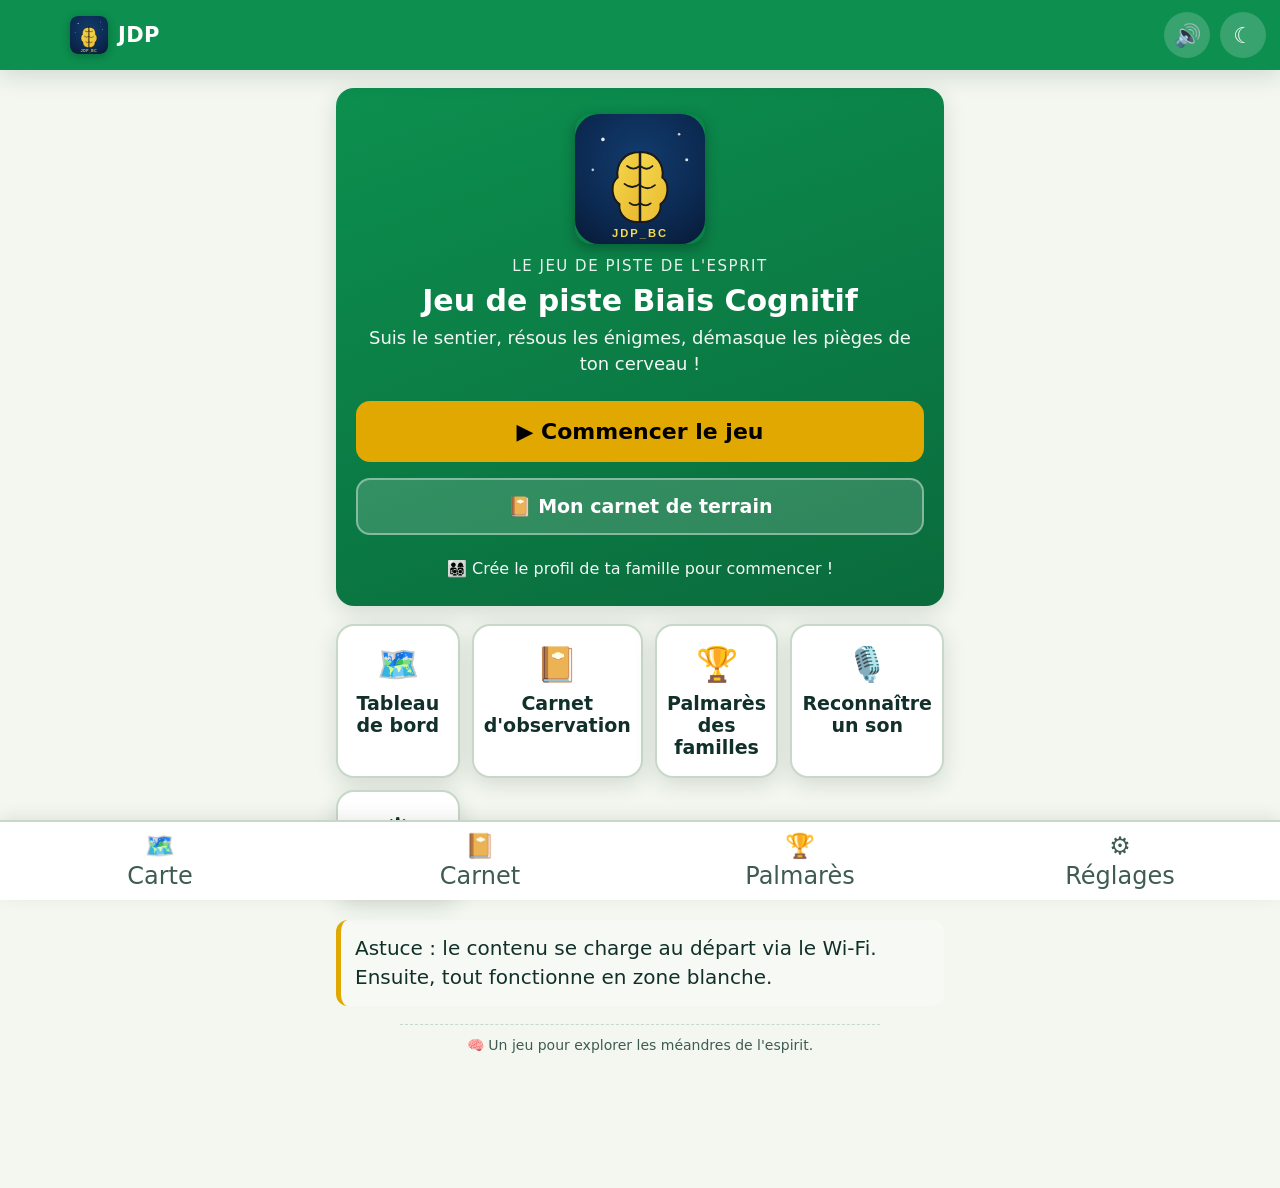
==== index.html @ b9735fa9 "JDP_BC v1 : jeu de piste Biais Cognitif (derive de TSLE1) - Application PWA 100% francaise (theme ne" ====
<!DOCTYPE html>
<html lang="fr">
<head>
  <meta charset="UTF-8">
  <meta name="viewport" content="width=device-width, initial-scale=1.0, viewport-fit=cover">
  <meta name="theme-color" content="#0c3b2e" id="meta-theme">
  <meta name="description" content="JDP_BC — Jeu de piste Biais Cognitif. Jeu en famille sur les pièges de l'esprit : carte interactive, QR codes, énigmes et quiz. Fonctionne hors-ligne.">
  <meta name="apple-mobile-web-app-capable" content="yes">
  <meta name="apple-mobile-web-app-status-bar-style" content="black-translucent">
  <meta name="apple-mobile-web-app-title" content="JDP_BC">
  <meta name="mobile-web-app-capable" content="yes">
  <link rel="manifest" href="manifest.json">
  <link rel="icon" href="img/icon.svg">
  <link rel="apple-touch-icon" href="img/icon-180.png">
  <title>JDP_BC — Jeu de piste Biais Cognitif</title>
  <link rel="stylesheet" href="css/styles.css">
</head>
<body>
  <a class="skip-link" href="#app" data-i18n="skip_link">Aller au contenu</a>

  <header id="topbar" class="topbar">
    <button id="btn-home" class="icon-btn" data-i18n-aria="btn_home" aria-label="Accueil">⌂</button>
    <img id="topbar-logo" class="topbar-logo" src="img/logo.svg" alt="JDP_BC — Jeu de piste Biais Cognitif">
    <h1 id="page-title">JDP_BC</h1>
    <button id="btn-voice" class="icon-btn" data-i18n-aria="btn_voice" aria-label="Lire l'écran à voix haute" data-i18n-title="btn_voice" title="Lire l'écran à voix haute">🔊</button>
    <button id="btn-night" class="icon-btn" data-i18n-aria="btn_night" title="Mode nuit" data-i18n-title="btn_night">☾</button>
  </header>

  <main id="app">

    <!-- ================= ACCUEIL ================= -->
    <section class="screen" id="screen-home" data-title="home">
      <div class="hero-card">
        <img class="hero-logo" src="img/logo.svg" alt="JDP_BC — Jeu de piste Biais Cognitif">
        <p class="hero-kicker" data-i18n="home_kicker">Le jeu de piste de l'esprit</p>
        <h2 class="hero-title">Jeu de piste Biais Cognitif</h2>
        <p class="hero-slogan" data-i18n="home_slogan">Suis le sentier, résous les énigmes, démasque les pièges de ton cerveau&nbsp;!</p>
        <div id="home-offline" class="status-pill hidden" data-i18n="home_offline">Hors-ligne — tout est prêt</div>
        <button class="btn btn-primary btn-big" id="btn-play" data-i18n="home_play">▶ Commencer le jeu</button>
        <button class="btn btn-ghost" id="btn-open-carnet-home" data-i18n="home_carnet_btn">📔 Mon carnet d'observation</button>
        <p class="hero-meta" id="home-progress"></p>
      </div>

      <div class="home-grid">
        <button class="home-tile hidden" data-go="god" id="tile-god">
          <span class="tile-ico">🛠️</span>
          <span data-i18n="home_tile_god">Mode admin</span>
        </button>
        <button class="home-tile" data-go="dashboard">
          <span class="tile-ico">🗺️</span>
          <span data-i18n="home_tile_dashboard">Tableau de bord</span>
        </button>
        <button class="home-tile" data-go="carnet">
          <span class="tile-ico">📔</span>
          <span data-i18n="home_tile_carnet">Carnet d'observation</span>
        </button>
        <button class="home-tile" data-go="palmares">
          <span class="tile-ico">🏆</span>
          <span data-i18n="home_tile_palmares">Palmarès des familles</span>
        </button>
        <button class="home-tile" data-go="reco">
          <span class="tile-ico">🎙️</span>
          <span data-i18n="home_tile_reco">Reconnaître un son</span>
        </button>
        <button class="home-tile" data-go="settings">
          <span class="tile-ico">⚙️</span>
          <span data-i18n="home_tile_settings">Réglages</span>
        </button>
      </div>

      <div id="net-panel" class="net-panel hidden">
        <p class="net-title" data-i18n="net_title">📶 Connecter un autre appareil</p>
        <p class="note" data-i18n="net_note">Sur un autre téléphone du même réseau, ouvre cette adresse (ou scanne ce code)&nbsp;:</p>
        <code id="net-url" class="net-url"></code>
        <div id="net-qr" class="net-qr"></div>
      </div>

      <div class="home-footer-tip" id="home-tip"></div>
      <p class="author-note" data-i18n="author_note">🧠 Un jeu pour explorer les méandres de l'esprit.</p>
    </section>

    <!-- ================= INTRODUCTION (histoire + règlement + sécurité) ================= -->
    <section class="screen" id="screen-intro" data-title="intro">
      <div class="intro-card">
        <div class="big-emoji">🧠</div>
        <h2 class="intro-title" data-i18n="intro_title">Jeu de piste</h2>
        <div class="intro-story" id="intro-story" data-i18n="intro_story">
          La nuit tombe sur le site. Dans le silence, votre cerveau se met à murmurer…
          Huit pièges mentaux, huit biais cachés, ont glissé une énigme sur chaque balise du sentier.
          Votre famille doit les démasquer, résoudre leurs devinettes, reconnaître leurs
          signatures sonores et prouver sa lucidité pour inscrire son nom dans la légende de la semaine.
        </div>

        <h3 class="intro-h" data-i18n="intro_rules_title">📜 Règlement du jeu</h3>
        <ul class="intro-list" id="intro-rules">
          <li id="rule-classic-1" data-i18n="rule_1">Suivez le sentier dans l'ordre : la carte indique toujours la prochaine balise.</li>
          <li id="rule-classic-2" data-i18n="rule_2">Chaque balise cache une énigme : répondez juste pour démasquer le piège.</li>
          <li id="rule-classic-3" data-i18n="rule_3">Écoutez sa signature sonore puis réussissez le quiz pour valider l'étape.</li>
          <li id="rule-classic-4" data-i18n="rule_4">Vous avez 8 synapses à connecter : utilisez-les à bon escient.</li>
          <li id="rule-classic-5" data-i18n="rule_5">Le palmarès récompense les familles les plus observatrices.</li>
          <li id="rule-random-1" class="hidden" data-i18n="rule_random_1">Les balises arrivent dans le désordre : la carte indique toujours la prochaine étape.</li>
          <li id="rule-race-1" class="hidden" data-i18n="rule_race_1">Chaque balise est validée en scannant son QR code : aucune question, aucune énigme.</li>
          <li id="rule-race-2" class="hidden" data-i18n="rule_race_2">Le parcours est tiré au sort : toutes les équipes passent les 8 balises.</li>
          <li id="rule-race-3" class="hidden" data-i18n="rule_race_3">Le chronomètre tourne : la famille la plus rapide remporte la course !</li>
        </ul>

        <h3 class="intro-h" data-i18n="intro_safety_title">🦺 Sécurité &amp; bonnes pratiques</h3>
        <ul class="intro-list" id="intro-safety">
          <li data-i18n="safety_1">Restez sur le sentier balisé, en groupe, et toujours à l'écoute d'un adulte.</li>
          <li data-i18n="safety_2">Ne grimpez pas sur les poteaux et restez sur le sentier balisé.</li>
          <li data-i18n="safety_3">À la tombée de la nuit, allumez vos lampes et restez dans les zones éclairées.</li>
          <li data-i18n="safety_4">Buvez, chapeau si le soleil tape, et prévenez un adulte si quelqu'un s'éloigne.</li>
          <li data-i18n="safety_5">Respectez le calme du lieu : on chuchote pour mieux écouter son esprit.</li>
        </ul>

        <button class="btn btn-primary btn-big" id="btn-intro-start" data-i18n="intro_start">🌙 C'est parti, en route !</button>
      </div>
    </section>

    <!-- ================= CONCLUSION (fin du parcours) ================= -->
    <section class="screen" id="screen-end" data-title="end">
      <div class="intro-card end-card">
        <div class="big-emoji">🏆</div>
        <h2 class="intro-title" data-i18n="end_title">L'esprit est affûté !</h2>
        <div class="intro-story" id="end-story" data-i18n="end_story">
          Les huit pièges de l'esprit ont été démasqués par votre famille. Chaque synapse
          connectée a rendu votre lucidité plus vive, et votre nom rejoint la galerie des esprits malins.
          Bravo, explorateurs !
        </div>
        <div id="end-stats" class="end-stats"></div>
        <div id="end-race" class="end-race hidden">
          <h3 class="end-race-title" data-i18n="race_leaderboard">🏁 Classement de la course</h3>
          <div id="race-standings" class="race-standings"><p class="empty" data-i18n="race_wait_others">En attente des autres équipes…</p></div>
          <div class="dash-actions">
            <button class="btn btn-outline" id="btn-race-refresh" data-i18n="race_btn_refresh">🔄 Rafraîchir</button>
            <button class="btn btn-primary" id="btn-race-guestbook" data-i18n="race_btn_msg_selfie">📸 Laisser un message et un selfie</button>
          </div>
        </div>
        <button class="btn btn-primary btn-big" id="btn-end-palmares" data-i18n="end_palmares">🏆 Voir le palmarès</button>
        <button class="btn btn-ghost" id="btn-end-map" data-i18n="end_map">🗺️ Revenir à la carte</button>
      </div>
    </section>

    <!-- ================= PROFIL ================= -->
    <section class="screen" id="screen-profile" data-title="profile">
      <p class="screen-intro" data-i18n="prof_intro">Crée le profil de ta famille pour sauvegarder votre aventure.</p>
      <form id="profile-form" class="form" autocomplete="off">
        <label for="profile-name" data-i18n="prof_name_label">Nom de la famille</label>
        <div class="dict-row">
          <input id="profile-name" name="name" type="text" maxlength="24" placeholder="Ex : Famille Dupont" data-i18n-placeholder="prof_name_placeholder" required>
          <button type="button" id="btn-dict-profile" class="dict-btn" data-i18n-aria="dict_start" aria-label="Dicter" title="🎤 Dicter">🎤</button>
        </div>
        <label for="profile-kids" data-i18n="prof_kids_label">Nombre d'enfants</label>
        <input id="profile-kids" name="kids" type="number" min="0" max="10" value="2">
        <label for="profile-avatar" data-i18n="prof_avatar_label">Couleur / emblème</label>
        <div class="avatar-row" id="avatar-row"></div>
        <label for="profile-emoji" data-i18n="prof_emoji_label">Emoji de la famille</label>
        <div class="emoji-pick-row" id="emoji-pick-row"></div>
        <label data-i18n="prof_mode_label">Mode de jeu</label>
        <div class="mode-row" id="mode-row">
          <button type="button" class="mode-btn" data-mode="classic">🌿 <span data-i18n="prof_mode_classic">Classique</span></button>
          <button type="button" class="mode-btn" data-mode="random">🎲 <span data-i18n="prof_mode_random">Parcours aléatoire</span></button>
          <button type="button" class="mode-btn" data-mode="race">🏁 <span data-i18n="prof_mode_race">Course</span></button>
        </div>
        <p class="note" id="mode-hint"></p>
        <button class="btn btn-primary" type="submit" data-i18n="prof_submit">Créer le profil</button>
      </form>
      <h3 class="subtitle" data-i18n="prof_week">Profil de cette semaine</h3>
      <div id="profile-list" class="profile-list"></div>
      <button class="btn btn-outline hidden" id="btn-logout" data-i18n="prof_logout">🚪 Se déconnecter</button>
    </section>

    <!-- ================= CARTE ================= -->
    <section class="screen" id="screen-map" data-title="map">
      <div id="race-timer" class="race-timer hidden"></div>
      <div id="map-welcome" class="banner"></div>
      <div class="map-stage">
        <svg id="site-map" viewBox="0 0 480 620" role="img" aria-label="Carte du sentier des découvertes">
          <!-- décor et sentier dessinés par le JS -->
        </svg>
      </div>
      <div class="map-actions">
        <button class="btn btn-primary" id="btn-scan" data-i18n="map_scan_btn">📷 Scanner une balise</button>
        <button class="btn btn-outline" id="btn-gps" data-i18n="map_gps_btn">📍 Ma position</button>
        <button class="btn btn-danger" id="btn-urgency" data-i18n="urgency_open_btn">🚨 Urgence</button>
        <a class="btn btn-outline hidden" id="btn-map-open" href="#" target="_blank" rel="noopener" data-i18n="map_open_btn">🗺️ Voir le parcours</a>
      </div>
      <div id="compass-panel" class="compass-panel hidden">
        <div class="compass-panel-btns">
          <button class="btn btn-outline" id="btn-compass">🧭 Boussole</button>
          <button class="btn btn-ghost hidden" id="btn-compass-cal" data-i18n="compass_cal">🎯 Étalonner</button>
        </div>
        <div id="compass-body" class="compass-body hidden">
          <div class="compass-head" id="compass-head">…</div>
          <div class="compass-dial">
            <span class="compass-card compass-n">N</span>
            <span class="compass-card compass-ne">NE</span>
            <span class="compass-card compass-e">E</span>
            <span class="compass-card compass-se">SE</span>
            <span class="compass-card compass-s">S</span>
            <span class="compass-card compass-so">SO</span>
            <span class="compass-card compass-w">O</span>
            <span class="compass-card compass-no">NO</span>
            <div class="compass-dest" id="compass-dest"></div>
            <div class="compass-needle" id="compass-needle"></div>
            <div class="compass-pin"></div>
          </div>
          <div class="compass-emoji" id="compass-emoji">😢</div>
          <div class="compass-guide" id="compass-guide" data-i18n="compass_guide_wait">…</div>
          <div class="compass-light-row">
            <span class="compass-light" id="compass-light"></span>
            <span class="compass-light-label" data-i18n="compass_light">Approche</span>
          </div>
          <p class="compass-light-hint" data-i18n="compass_light_hint">Noir : on s'éloigne · Blanc : cible · IR → UV en approchant</p>
          <p class="compass-status" id="compass-status"></p>
          <div class="compass-info">
            <div class="compass-row"><span data-i18n="compass_here">📍 Ma position</span><b id="compass-here">—</b></div>
            <div class="compass-row"><span data-i18n="compass_target">🎯 Balise</span><b id="compass-target">—</b></div>
            <div class="compass-row"><span data-i18n="compass_dist">📏 Distance</span><b id="compass-distance">—</b></div>
            <div class="compass-row"><span data-i18n="compass_azimut">🧭 Azimut</span><b id="compass-azimut">—</b></div>
            <div class="compass-row"><span data-i18n="compass_dir">🧭 Direction</span><b id="compass-direction">—</b></div>
          </div>
        </div>
      </div>
      <div id="map-note" class="note"></div>
    </section>

    <!-- ================= SCAN QR ================= -->
    <section class="screen" id="screen-scan" data-title="scan">
      <button class="btn btn-outline" id="btn-scan-back" data-i18n="scan_back">← Retour à la carte</button>
      <div class="scan-box">
        <video id="scanner" class="scan-video" muted playsinline></video>
        <div class="scan-frame"></div>
        <p class="scan-hint" data-i18n="scan_intro_camera">Vise le QR code gravé sur la balise en bois&nbsp;!</p>
      </div>
      <button class="btn btn-primary" id="btn-start-camera" data-i18n="scan_btn_camera">📷 Allumer la caméra</button>
      <button class="btn btn-outline" id="btn-stop-camera" data-i18n="scan_btn_stop">Arrêter</button>
      <hr class="sep">
      <p class="screen-intro" data-i18n="scan_intro_manual">Pas de caméra ou code illisible&nbsp;? Tape le code inscrit sous le QR&nbsp;:</p>
      <form id="code-form" class="form" autocomplete="off">
        <div class="dict-row">
          <input id="code-input" name="code" type="text" placeholder="Ex : JDP-B1" data-i18n-placeholder="scan_placeholder" autocomplete="off">
          <button type="button" id="btn-dict-code" class="dict-btn" data-i18n-aria="dict_start" aria-label="Dicter" title="🎤 Dicter">🎤</button>
        </div>
        <button class="btn btn-primary" type="submit" data-i18n="scan_btn_validate">Valider le code</button>
      </form>
      <p class="note" id="scan-status"></p>
    </section>

    <!-- ================= ÉNIGME ================= -->
    <section class="screen" id="screen-riddle" data-title="riddle">
      <div class="riddle-card">
        <p class="kicker" data-i18n="riddle_kicker">Énigme</p>
        <div class="riddle-img-wrap hidden" id="riddle-img-wrap">
          <img id="riddle-img" class="riddle-img" alt="">
        </div>
        <p id="riddle-text" class="riddle-text"></p>
        <form id="riddle-form" class="form" autocomplete="off">
          <label for="riddle-input" id="riddle-label" data-i18n="riddle_label">Ta réponse</label>
          <div class="dict-row">
            <input id="riddle-input" name="answer" type="text" placeholder="..." data-i18n-placeholder="riddle_placeholder" autocomplete="off">
            <button type="button" id="btn-dict-riddle" class="dict-btn" data-i18n-aria="dict_start" aria-label="Dicter ma réponse" title="🎤 Dicter ma réponse">🎤</button>
          </div>
          <button class="btn btn-primary" type="submit" data-i18n="riddle_btn_try">Essayer</button>
        </form>
        <button class="btn btn-ghost" id="btn-riddle-hint" data-i18n="riddle_btn_hint">💡 Un indice</button>
        <p class="note" id="riddle-status"></p>
        <div class="saviez" id="riddle-saviez"></div>
      </div>
    </section>

    <!-- ================= FICHE OISEAU ================= -->
    <section class="screen" id="screen-bird" data-title="bird">
      <div class="bird-card" id="bird-card"></div>
    </section>

    <!-- ================= QUIZ ================= -->
    <section class="screen" id="screen-quiz" data-title="quiz">
      <div class="quiz-card" id="quiz-card"></div>
    </section>

    <!-- ================= CARNET ================= -->
    <section class="screen" id="screen-carnet" data-title="carnet">
      <p class="screen-intro" id="carnet-summary"></p>
      <div id="carnet-grid" class="carnet-grid"></div>
    </section>

    <!-- ================= PALMARÈS ================= -->
    <section class="screen" id="screen-palmares" data-title="palmares">
      <p class="screen-intro" data-i18n="palmares_intro">Les familles qui ont joué cette semaine&nbsp;:</p>
      <div id="palmares-list" class="palmares-list"></div>
      <button class="btn btn-outline" id="btn-message">✍️ Laisser un message à la postérité</button>
      <button class="btn btn-outline" id="btn-share" data-i18n="palmares_btn_share">📤 Partager notre résultat</button>
      <p class="note" id="palmares-note"></p>
    </section>

    <!-- ================= RECONNAISSANCE (Shazam des ambiances) ================= -->
    <section class="screen" id="screen-reco" data-title="reco">
      <div class="reco-card">
        <p class="screen-intro" data-i18n="reco_intro">Enregistre un son ambiant : l'analyse t'aidera à l'identifier ! (Analyse en ligne — hors connexion, fais confiance à tes oreilles ! 🧠)</p>
        <div class="reco-meter" id="reco-meter"><div class="reco-meter-fill" id="reco-meter-fill"></div></div>
        <div class="reco-status" id="reco-status" data-i18n="reco_ready">Prêt à écouter.</div>
        <div class="reco-actions">
          <button class="btn btn-primary" id="btn-reco-record" data-i18n="reco_btn_record">🎙️ Enregistrer</button>
          <button class="btn btn-outline" id="btn-reco-stop" data-i18n="reco_btn_stop" disabled>Arrêter</button>
        </div>
        <div id="reco-result" class="reco-result"></div>
      </div>
    </section>

    <!-- ================= RÉGLAGES ================= -->
    <section class="screen" id="screen-settings" data-title="settings">
      <div class="settings-list">
        <h3 class="subtitle" data-i18n="set_lang_title">Pays / Langue</h3>
        <div class="lang-row" id="lang-row"></div>
        <h3 class="subtitle" data-i18n="set_diff_title">Difficulté des énigmes</h3>
        <div class="diff-row" id="diff-row">
          <button class="diff-btn" data-diff="facile" data-i18n="set_diff_facile">Facile</button>
          <button class="diff-btn" data-diff="moyen" data-i18n="set_diff_moyen">Moyen</button>
          <button class="diff-btn" data-diff="difficile" data-i18n="set_diff_difficile">Difficile</button>
        </div>
        <label class="setting-row">
          <span data-i18n="set_night">Thème nuit (idée : soirée = espèces nocturnes 🌙)</span>
          <input type="checkbox" id="set-night">
        </label>
        <label class="setting-row">
          <span data-i18n="set_sound">Sons et ambiances</span>
          <input type="checkbox" id="set-sound">
        </label>
        <label class="setting-row">
          <span data-i18n="set_hints">Indices sonores quand on s'approche d'une balise</span>
          <input type="checkbox" id="set-hints">
        </label>
        <label class="setting-row">
          <span data-i18n="set_alert">🔔 Avertisseur d'approche</span>
          <select id="set-alert">
            <option value="signature" data-i18n="alert_signature">Signature de la découverte</option>
            <option value="radar" data-i18n="alert_radar">Radar</option>
            <option value="bip" data-i18n="alert_bip">Bip-bip</option>
            <option value="pulse" data-i18n="alert_pulse">Pulsation</option>
            <option value="custom" data-i18n="alert_custom">Mon enregistrement</option>
          </select>
        </label>
        <div class="setting-row" id="row-alert-actions">
          <button class="btn btn-ghost btn-mini" id="btn-alert-rec" data-i18n="alert_rec">🎤 Enregistrer le mien (5 s max)</button>
          <button class="btn btn-ghost btn-mini" id="btn-alert-test" data-i18n="alert_test">▶️ Tester</button>
        </div>
        <label class="setting-row">
          <span data-i18n="set_race">Mode course (chronomètre sur la carte)</span>
          <input type="checkbox" id="set-race">
        </label>
        <p class="note hidden" id="race-warning-note" data-i18n="race_warn_points">⚠️ Sans les énigmes ni les quiz, vos points (⭐) risquent de ne pas suffire pour apparaître dans le palmarès classique.</p>
        <button class="btn btn-outline hidden" id="btn-race-setup" data-i18n="race_btn_setup">🏁 Configurer la course (équipes adverses)</button>
        <label class="setting-row">
          <span data-i18n="set_volume">Volume</span>
          <input type="range" id="set-volume" min="0" max="100" value="80">
        </label>
        <label class="setting-row" id="row-admin-toggle">
          <span data-i18n="set_admin_toggle">Mode admin (profil Admin)</span>
          <input type="checkbox" id="set-admin-off">
        </label>
        <h3 class="subtitle" data-i18n="set_emoji_title">Emoji de proximité</h3>
        <div class="emoji-row" id="emoji-row"></div>
      </div>
      <h3 class="subtitle" data-i18n="set_offline_title">Contenu hors-ligne</h3>
      <p class="note" data-i18n="set_offline_note">Les cartes, sons et fiches sont déjà dans l'application : rien à télécharger à l'arrivée. Une fois la page ouverte sur le Wi-Fi du site, tout est disponible ensuite en zone blanche.</p>
      <div id="offline-status" class="status-pill" data-i18n="set_status_checking">État : vérification…</div>
      <button class="btn btn-outline" id="btn-cache" data-i18n="set_btn_cache">⬇️ Préparer le mode hors-ligne</button>
      <button class="btn btn-outline" id="btn-update" data-i18n="set_btn_update">🔄 Vérifier et mettre à jour</button>
      <p class="note" id="update-status"></p>
      <h3 class="subtitle" data-i18n="set_game_title">Jeu</h3>
      <button class="btn btn-outline" id="btn-intro-again" data-i18n="intro_again">🧠 Revoir l'introduction</button>
      <button class="btn btn-danger" id="btn-reset" data-i18n="set_btn_reset">🗑️ Recommencer le parcours</button>
      <p class="note" data-i18n="set_reset_note">Réinitialise les balises validées du profil actif (les profils sont conservés).</p>
      <button class="btn btn-outline" id="btn-logout-settings" data-i18n="prof_logout">🚪 Se déconnecter</button>
      <h3 class="subtitle" data-i18n="set_info_title">Informations</h3>
      <p class="note" id="info-version"></p>
      <button class="btn btn-outline" id="btn-troubleshoot" data-i18n="set_btn_trouble">🛠️ Résolution de problème</button>
      <div id="trouble-results" class="trouble-results hidden"></div>
      <h3 class="subtitle" data-i18n="set_tester_title">🧪 Espace testeur bêta</h3>
      <label class="setting-row" id="row-tester-q">
        <span data-i18n="set_tester_q_toggle">Je participe au questionnaire testeur bêta</span>
        <input type="checkbox" id="set-tester-q">
      </label>
      <button class="btn btn-outline" id="btn-tester" data-i18n="set_tester_btn">🧪 Menu testeur bêta</button>
      <div id="tester-panel" class="hidden">
        <p class="note" data-i18n="set_tester_note">Vous aidez à tester l'application ? Merci ! Répondez au questionnaire ou joignez un rapport technique à votre retour.</p>
        <button class="btn btn-outline" id="btn-tester-questionnaire" data-i18n="set_tester_btn_q">📋 Questionnaire de test</button>
        <button class="btn btn-outline" id="btn-tester-report" data-i18n="set_tester_btn_report">🛠️ Générer un rapport technique</button>
        <pre id="tester-report" class="tester-report hidden"></pre>
        <button class="btn btn-primary hidden" id="btn-tester-copy" data-i18n="set_tester_btn_copy">📋 Copier le rapport</button>
        <button class="btn btn-outline hidden" id="btn-tester-share" data-i18n="set_tester_btn_share">📤 Partager le rapport</button>
      </div>
      <h3 class="subtitle" data-i18n="contact_title">📮 Contact</h3>
      <p class="note" data-i18n="contact_note">Une question, une idée ou un bug ? Écrivez au créateur du jeu : contact@exemple.fr</p>
      <button class="btn btn-outline" id="btn-contact" data-i18n="contact_btn">✉️ Contacter le créateur</button>
      <p class="note" id="contact-status"></p>
    </section>

    <!-- ================= MODE ADMIN / GOD ================= -->
    <section class="screen" id="screen-god" data-title="god">
      <button class="btn btn-outline" id="btn-god-back" data-i18n="god_back">← Retour</button>
      <p class="screen-intro" data-i18n="god_intro">Toutes les balises : codes, QR codes et accès direct.</p>
      <p class="note" data-i18n="god_sam_only">Mode admin visible uniquement pour le profil « Admin » (0 enfant).</p>
      <div class="god-actions">
        <button class="btn btn-outline" id="btn-god-dashboard" data-i18n="god_dashboard">🗺️ Tableau de bord</button>
        <button class="btn btn-outline" id="btn-god-edit" data-i18n="god_edit">✏️ Éditer le jeu</button>
        <button class="btn btn-outline" id="btn-god-report" data-i18n="god_report">📧 Rapport</button>
        <button class="btn btn-outline" id="btn-god-all-done" data-i18n="god_all_done">✅ Tout valider</button>
        <button class="btn btn-danger" id="btn-god-all-reset" data-i18n="god_all_reset">♻️ Tout réinitialiser</button>
      </div>
      <button class="btn btn-danger" id="btn-god-exit" data-i18n="god_quit">🚪 Quitter le mode admin</button>
      <div id="god-photos" class="god-photos"></div>
      <div id="god-list" class="god-list"></div>
    </section>

    <!-- ================= GUIDE DES DÉCOUVERTES ================= -->
    <section class="screen" id="screen-guide" data-title="guide">
      <button class="btn btn-outline" id="btn-guide-back" data-i18n="guide_back">← Retour</button>
      <p class="screen-intro" data-i18n="guide_intro">Les pièges du parcours et d'autres curiosités de l'esprit. Touchez une carte pour en savoir plus.</p>
      <div id="guide-grid" class="guide-grid"></div>
      <a class="btn btn-outline" id="btn-fiche-pdf" href="docs/fiche-pedagogique-JDP_BC.pdf" target="_blank" rel="noopener" data-i18n="guide_fiche_pdf">📄 Fiche pédagogique (PDF)</a>
    </section>

  </main>

  <!-- ================= BANNIÈRE ORGANISATEUR (message diffusé) ================= -->
  <div id="board-banner" class="board-banner hidden" role="status"></div>

  <nav id="bottombar" class="bottombar" aria-label="Navigation principale">
    <button class="nav-btn" data-go="map"><span>🗺️</span><span data-i18n="nav_map">Carte</span></button>
    <button class="nav-btn" data-go="carnet"><span>📔</span><span data-i18n="nav_carnet">Carnet</span></button>
    <button class="nav-btn" data-go="palmares"><span>🏆</span><span data-i18n="nav_palmares">Palmarès</span></button>
    <button class="nav-btn" data-go="settings"><span>⚙️</span><span data-i18n="nav_settings">Réglages</span></button>
  </nav>

  <div id="toast" class="toast" role="status" aria-live="polite"></div>

  <!-- ================= LIVRE D'OR (selfie + note, fin de parcours) ================= -->
  <div id="guestbook" class="overlay hidden" role="dialog" aria-modal="true" aria-labelledby="guestbook-title">
    <div class="guestbook-card">
      <button type="button" class="overlay-close" id="gb-close" data-i18n-aria="guestbook_btn_cancel" aria-label="Fermer">✕</button>
      <h3 id="guestbook-title" data-i18n="guestbook_title">Votre souvenir</h3>
      <p class="note" data-i18n="guestbook_intro">Un selfie et un mot pour la postérité&nbsp;: ils seront visibles dans le palmarès.</p>

      <div class="gb-selfie">
        <video id="gb-video" class="gb-video hidden" playsinline muted></video>
        <div id="gb-preview" class="gb-preview hidden"><img id="gb-preview-img" alt=""></div>
        <div id="gb-placeholder" class="gb-placeholder">📸</div>
      </div>
      <div class="gb-actions">
        <button type="button" class="btn btn-outline" id="gb-selfie-btn" data-i18n="guestbook_btn_selfie">📸 Prendre un selfie</button>
        <button type="button" class="btn btn-outline hidden" id="gb-capture-btn" data-i18n="guestbook_btn_capture">📷 Capturer</button>
        <button type="button" class="btn btn-outline" id="gb-file-btn" data-i18n="guestbook_btn_file">🖼️ Choisir une photo</button>
        <button type="button" class="btn btn-danger hidden" id="gb-remove-btn" data-i18n="guestbook_btn_remove">🗑️ Retirer</button>
      </div>
      <input type="file" id="gb-file" accept="image/*" class="hidden">

      <label class="gb-label" for="gb-note" data-i18n="guestbook_note_label">Votre message</label>
      <div class="dict-row">
        <textarea id="gb-note" rows="3" data-i18n-placeholder="guestbook_note_placeholder" placeholder="Un mot pour la postérité…"></textarea>
        <button type="button" id="btn-dict-gb" class="dict-btn" data-i18n-aria="dict_start" aria-label="Dicter" title="🎤 Dicter">🎤</button>
      </div>

      <div class="gb-save-row">
        <button type="button" class="btn btn-primary" id="gb-save" data-i18n="guestbook_btn_save">💾 Enregistrer</button>
        <button type="button" class="btn btn-ghost" id="gb-cancel" data-i18n="guestbook_btn_cancel">Annuler</button>
      </div>
    </div>
  </div>

  <!-- ================= ALERTE URGENCE (participant) ================= -->
  <div id="urgency-modal" class="overlay hidden" role="dialog" aria-modal="true" aria-labelledby="urgency-title">
    <div class="guestbook-card urgency-card">
      <button type="button" class="overlay-close" id="urg-close" data-i18n-aria="guestbook_btn_cancel" aria-label="Fermer">✕</button>
      <h3 id="urgency-title" data-i18n="urgency_title">🚨 Urgence</h3>
      <p class="note" data-i18n="urgency_intro">Besoin d'aide ? L'organisateur est prévenu immédiatement avec votre position.</p>
      <div class="urgency-options">
        <button type="button" class="btn btn-outline urgency-opt" id="urg-lost" data-i18n="urgency_lost_btn">😱 Nous sommes perdus</button>
        <button type="button" class="btn btn-danger urgency-opt" id="urg-emergency" data-i18n="urgency_emergency_btn">🚨 Appeler les secours</button>
      </div>
      <div id="urgency-emergency-panel" class="urgency-emergency hidden">
        <p class="urgency-phone-label" data-i18n="urgency_phone_label">Numéros d'urgence</p>
        <div class="urgency-phones">
          <a class="btn btn-outline" href="tel:112">📞 112</a>
          <a class="btn btn-outline" href="tel:15">🚑 15</a>
          <a class="btn btn-outline" href="tel:17">🚓 17</a>
          <a class="btn btn-outline" href="tel:18">🔥 18</a>
        </div>
      </div>
      <div class="urgency-message">
        <label for="urgency-msg" data-i18n="urgency_msg_label">✉️ Message à l'organisateur</label>
        <div class="dict-row">
          <textarea id="urgency-msg" rows="2" data-i18n-placeholder="urgency_msg_placeholder" placeholder="Ex : Nous arrivons en retard, attendez-nous."></textarea>
          <button type="button" id="btn-dict-urgency" class="dict-btn" data-i18n-aria="dict_start" aria-label="Dicter" title="🎤 Dicter">🎤</button>
        </div>
        <button type="button" class="btn btn-outline urgency-opt" id="urg-message" data-i18n="urgency_msg_btn">✉️ Envoyer le message</button>
      </div>
      <p class="urgency-status" id="urgency-status" role="status" aria-live="polite"></p>
      <div class="gb-save-row">
        <button type="button" class="btn btn-ghost" id="urg-cancel" data-i18n="guestbook_btn_cancel">Annuler</button>
      </div>
    </div>
  </div>

  <!-- ================= MODE COURSE : choix des équipes adverses ================= -->
  <div id="race-overlay" class="overlay hidden" role="dialog" aria-modal="true" aria-labelledby="race-title">
    <div class="guestbook-card">
      <button type="button" class="overlay-close" id="race-close" data-i18n-aria="guestbook_btn_cancel" aria-label="Fermer">✕</button>
      <h3 id="race-title" data-i18n="race_title">🏁 Mode course</h3>
      <p class="note race-warn" data-i18n="race_warn_points">⚠️ Sans les énigmes ni les quiz, vos points (⭐) risquent de ne pas suffire pour apparaître dans le palmarès classique.</p>
      <p class="note" data-i18n="race_opp_question">Contre quelles équipes connectées au serveur voulez-vous courir ?</p>
      <div id="race-opponents" class="race-opponents"><p class="empty" data-i18n="race_opp_loading">Recherche des équipes connectées…</p></div>
      <p class="note race-rule" data-i18n="race_rule">Aucune question : validez chaque balise par QR code. Le parcours est tiré au sort — toutes les équipes valident les 8 balises, et le plus rapide gagne.</p>
      <div class="gb-save-row">
        <button type="button" class="btn btn-primary" id="btn-race-start" data-i18n="race_btn_start">🚀 C'est parti !</button>
        <button type="button" class="btn btn-ghost" id="btn-race-cancel" data-i18n="guestbook_btn_cancel">Annuler</button>
      </div>
    </div>
  </div>

  <!-- ================= ÉPREUVE DE L'ORGANISATEUR (tableau de bord) ================= -->
  <div id="challenge-overlay" class="overlay hidden" role="dialog" aria-modal="true" aria-labelledby="challenge-title">
    <div class="challenge-card">
      <button type="button" class="overlay-close" id="chal-close" data-i18n-aria="guestbook_btn_cancel" aria-label="Fermer">✕</button>
      <h3 id="challenge-title"></h3>
      <span class="chal-tag" id="challenge-tag"></span>
      <p class="challenge-question" id="challenge-question"></p>
      <div class="dict-row">
        <textarea id="challenge-answer" rows="3" data-i18n-placeholder="chal_placeholder" placeholder="Votre réponse…"></textarea>
        <button type="button" id="btn-dict-chal" class="dict-btn" data-i18n-aria="dict_start" aria-label="Dicter" title="🎤 Dicter">🎤</button>
      </div>
      <div class="gb-save-row">
        <button type="button" class="btn btn-primary" id="chal-send" data-i18n="chal_send">📮 Envoyer notre réponse</button>
      </div>
      <p class="note" id="challenge-status"></p>
    </div>
  </div>

  <script src="js/data.js"></script>
  <script src="js/store.js"></script>
  <script src="js/i18n.js"></script>
  <script src="js/audio.js"></script>
  <script src="js/declination.js"></script>
  <script src="js/compass.js"></script>
  <script src="js/qr.js"></script>
  <script src="js/jsqr.js"></script>
  <script src="js/qrcode.js"></script>
  <script src="js/dict.js"></script>
  <script src="js/birdnet.js"></script>
  <script src="js/board.js"></script>
  <script src="js/app.js"></script>
</body>
</html>
---- css/styles.css ----
/* =========================================================
   JDP — Jeu de piste
   Mobile-first · grand contraste · lecture en plein soleil
   Thème jour / nuit (nocturne).
   ========================================================= */

:root {
  --bg: #f3f7ef;
  --bg-soft: #e6efe0;
  --card: #ffffff;
  --card-soft: #f7faf4;
  --ink: #12302a;
  --text-muted: #3e5c54;
  --primary: #0c8f4f;
  --primary-dark: #0a6b3c;
  --gold: #e0a800;
  --err: #c33c3c;
  --ok: #148a3d;
  --line: #c8d8c8;
  --shadow: 0 6px 22px rgba(18, 48, 42, 0.14);
  --radius: 18px;
  --font: "Segoe UI", system-ui, -apple-system, Arial, sans-serif;
}

body.night {
  --bg: #101822;
  --bg-soft: #15202c;
  --card: #1b2735;
  --card-soft: #22303f;
  --ink: #e8f0f5;
  --text-muted: #b9c8d4;
  --primary: #2fb97c;
  --primary-dark: #1d8a5b;
  --gold: #ffce3d;
  --err: #ff7878;
  --ok: #5fd68f;
  --line: #33465a;
  --shadow: 0 6px 22px rgba(0, 0, 0, 0.45);
}

* { box-sizing: border-box; }

html, body { margin: 0; padding: 0; }

body {
  font-family: var(--font);
  background: var(--bg);
  color: var(--ink);
  font-size: 19px;
  line-height: 1.45;
  -webkit-text-size-adjust: 100%;
  min-height: 100vh; /* fallback iPhone plus anciens */
  min-height: 100dvh;
  padding-bottom: 92px;
  transition: background 0.3s, color 0.3s;
}

.skip-link {
  position: absolute; left: -999px; top: 8px;
  background: var(--gold); color: #000; padding: 8px 14px; border-radius: 8px; z-index: 99;
}
.skip-link:focus { left: 8px; }

.hidden { display: none !important; }

button {
  font-family: var(--font);
  font-size: 19px;
  cursor: pointer;
  border: none;
  -webkit-tap-highlight-color: transparent;
  touch-action: manipulation;
}
input {
  font-family: var(--font);
  font-size: 20px;
}

/* ---------- Barre du haut ---------- */
.topbar {
  position: sticky; top: 0; z-index: 40;
  display: flex; align-items: center; gap: 10px;
  padding: 12px 14px calc(12px + env(safe-area-inset-top));
  background: var(--primary);
  color: #fff;
  box-shadow: var(--shadow);
}
.topbar h1 {
  margin: 0; font-size: 21px; flex: 1;
  letter-spacing: 0.02em;
}
.topbar-logo {
  height: 38px; width: auto; border-radius: 8px;
  box-shadow: 0 2px 8px rgba(0,0,0,0.25);
}
.icon-btn {
  background: rgba(255,255,255,0.18);
  color: #fff; border-radius: 50%;
  width: 46px; height: 46px; font-size: 22px;
}
.icon-btn.on { background: var(--gold); color: #000; }

/* ---------- Bas de page ---------- */
.bottombar {
  position: fixed; left: 0; right: 0; bottom: 0; z-index: 40;
  display: flex; justify-content: space-around;
  background: var(--card);
  border-top: 2px solid var(--line);
  padding-bottom: env(safe-area-inset-bottom);
  box-shadow: 0 -4px 16px rgba(0,0,0,0.08);
}
.nav-btn {
  flex: 1; display: flex; flex-direction: column; align-items: center; gap: 2px;
  background: none; color: var(--text-muted);
  padding: 10px 4px; font-size: 13px;
}
.nav-btn span { font-size: 24px; }
.nav-btn.active { color: var(--primary); font-weight: 700; }

/* ---------- Écrans ---------- */
.screen { display: none; padding: 18px 16px 30px; max-width: 640px; margin: 0 auto; }
.screen.active { display: block; }

.screen-intro { color: var(--text-muted); margin: 0 0 16px; }
.subtitle { margin: 26px 0 10px; font-size: 18px; text-transform: uppercase; letter-spacing: 0.06em; color: var(--primary); }
.note { color: var(--text-muted); font-size: 16px; }
.kicker { font-size: 14px; letter-spacing: 0.12em; text-transform: uppercase; color: var(--primary); font-weight: 700; margin: 0 0 6px; }
.sep { border: none; border-top: 2px solid var(--line); margin: 20px 0; }
.hint { background: var(--card-soft); border-left: 5px solid var(--gold); padding: 10px 12px; border-radius: 8px; }
.hint-text { margin: 0 0 8px; }
.btn-mini { display: inline-block; width: auto; padding: 8px 14px; font-size: 14px; border-radius: 999px; margin: 4px 0 0; }
.saviez {
  margin-top: 12px; padding: 10px 12px; border-radius: 8px;
  background: var(--card-soft); border-left: 5px solid var(--primary);
  color: var(--text); font-size: 15px; line-height: 1.45;
}

/* ---------- Boutons ---------- */
.btn {
  display: inline-block; width: 100%;
  padding: 15px 20px; border-radius: 14px;
  font-weight: 700; text-align: center;
  margin: 8px 0; transition: transform 0.06s, filter 0.15s;
}
.btn:active { transform: scale(0.97); }
.btn:disabled { opacity: 0.5; cursor: not-allowed; }
.btn-primary { background: var(--primary); color: #fff; }
.btn-primary:hover { filter: brightness(1.08); }
.btn-outline { background: none; color: var(--primary); border: 2px solid var(--primary); }
.btn-ghost { background: var(--card-soft); color: var(--ink); border: 2px solid var(--line); }
.btn-danger { background: none; color: var(--err); border: 2px solid var(--err); }
.btn-big { font-size: 22px; padding: 18px 20px; }

/* ---------- Accueil ---------- */
.hero-card {
  background: linear-gradient(160deg, var(--primary), var(--primary-dark));
  color: #fff; border-radius: var(--radius);
  padding: 26px 20px; text-align: center;
  box-shadow: var(--shadow); margin-bottom: 18px;
}
body.night .hero-card { background: linear-gradient(160deg, #123826, #0b2320); }
.hero-kicker { margin: 0 0 6px; font-size: 15px; opacity: 0.9; text-transform: uppercase; letter-spacing: 0.1em; }
.hero-title { margin: 0 0 8px; font-size: 30px; line-height: 1.1; }
.hero-slogan { margin: 0 0 16px; font-size: 18px; opacity: 0.95; }
.hero-card .btn-primary { background: var(--gold); color: #000; }
.hero-card .btn-ghost { background: rgba(255,255,255,0.16); border: 2px solid rgba(255,255,255,0.4); color: #fff; }
.hero-meta { margin: 14px 0 0; font-size: 16px; opacity: 0.95; }
.hero-logo {
  display: block; width: min(130px, 42%);
  margin: 0 auto 12px; border-radius: 16px;
  box-shadow: 0 4px 14px rgba(0,0,0,0.3);
}
.status-pill {
  display: inline-block; background: rgba(255,255,255,0.2);
  border: 1px solid rgba(255,255,255,0.5); padding: 6px 12px;
  border-radius: 999px; font-size: 15px; margin-bottom: 12px;
}

.home-grid { display: grid; grid-template-columns: 1fr 1fr; gap: 12px; margin-top: 16px; }
.home-tile {
  background: var(--card); border: 2px solid var(--line); border-radius: var(--radius);
  padding: 18px 10px; display: flex; flex-direction: column; align-items: center; gap: 8px;
  color: var(--ink); font-weight: 600; box-shadow: var(--shadow);
}
.home-tile .tile-ico { font-size: 34px; }
.home-footer-tip { margin-top: 20px; background: var(--card-soft); border-radius: 12px; padding: 14px; border-left: 5px solid var(--gold); }

/* ---------- Panneau « connecter un appareil » (détection réseau) ---------- */
.net-panel {
  margin-top: 16px; background: var(--card); border: 2px solid var(--line);
  border-radius: var(--radius); padding: 16px 14px; text-align: center;
  box-shadow: var(--shadow);
}
.net-title { font-weight: 700; font-size: 17px; margin: 0 0 6px; }
.net-url {
  display: inline-block; margin: 10px 0 12px; padding: 8px 12px;
  background: var(--card-soft); border: 1px dashed var(--primary);
  border-radius: 8px; font-family: monospace; font-size: 16px;
  color: var(--primary); word-break: break-all;
}
.net-qr svg {
  width: 170px; height: 170px; max-width: 100%; background: #fff;
  border-radius: 8px; padding: 6px;
}

/* ---------- Formulaires ---------- */
.form { display: flex; flex-direction: column; gap: 8px; }
.form label { font-weight: 700; font-size: 17px; margin-top: 6px; }
.form input {
  padding: 14px; border-radius: 12px; border: 2px solid var(--line);
  background: var(--card); color: var(--ink); width: 100%;
}
.form input:focus { outline: 3px solid var(--primary); border-color: var(--primary); }

.dict-row { display: flex; gap: 8px; align-items: center; }
.dict-row input, .dict-row textarea { flex: 1; min-width: 0; }
.dict-row textarea { resize: vertical; }
.dict-btn {
  flex: 0 0 auto; width: 52px; height: 52px; border-radius: 12px;
  border: 2px solid var(--line); background: var(--card); color: var(--ink);
  font-size: 24px; cursor: pointer; line-height: 1;
}
.dict-btn-mini { width: 34px; height: 34px; font-size: 17px; margin-left: auto; border-radius: 9px; }
.dict-btn:hover { border-color: var(--primary); }
.dict-btn.on { background: var(--err); border-color: var(--err); animation: dict-pulse 1.2s ease-in-out infinite; }
@keyframes dict-pulse {
  0%, 100% { box-shadow: 0 0 0 0 rgba(255, 60, 60, 0.55); }
  50% { box-shadow: 0 0 0 8px rgba(255, 60, 60, 0); }
}

.avatar-row { display: flex; gap: 12px; flex-wrap: wrap; }
.avatar-btn { width: 52px; height: 52px; border-radius: 50%; border: 4px solid transparent; }
.avatar-btn.sel { border-color: var(--ink); outline: 3px solid var(--gold); }

.profile-list { display: flex; flex-direction: column; gap: 10px; }
.profile-item {
  display: flex; align-items: center; gap: 10px; flex-wrap: wrap;
  background: var(--card); border: 2px solid var(--line); border-radius: 14px; padding: 10px;
}
.profile-item .mini-btn { padding: 8px 10px; }
.profile-item.selected { border-color: var(--primary); background: var(--card-soft); }
.avatar {
  width: 48px; height: 48px; border-radius: 50%; color: #fff;
  display: flex; align-items: center; justify-content: center; font-size: 22px; font-weight: 800;
  flex-shrink: 0;
}
.profile-info { flex: 1; display: flex; flex-direction: column; }
.mini-btn {
  background: var(--card-soft); border: 2px solid var(--line); border-radius: 10px;
  padding: 8px 12px; font-size: 15px; font-weight: 700; color: var(--ink);
}
.mini-del { color: var(--err); border-color: var(--err); background: none; }

.emoji-pick-row { display: flex; gap: 8px; flex-wrap: wrap; }
.family-emoji-btn {
  background: var(--card); border: 3px solid var(--line); border-radius: 12px;
  padding: 6px 10px; font-size: 26px; cursor: pointer; line-height: 1;
}
.family-emoji-btn:hover { border-color: var(--primary); }
.family-emoji-btn.sel { border-color: var(--gold); outline: 3px solid var(--gold); }

/* ---------- Carte ---------- */
.banner {
  background: var(--card); border: 2px solid var(--line); border-radius: 12px;
  padding: 12px 14px; margin-bottom: 12px;
}
.banner-inner { color: var(--ink); }
.banner small { color: var(--text-muted); }

.map-stage {
  background: var(--card); border-radius: var(--radius); overflow: hidden;
  border: 2px solid var(--line); box-shadow: var(--shadow);
}
#site-map { width: 100%; height: auto; display: block; }

.map-bg { fill: #dce9cf; }
body.night .map-bg { fill: #152030; }
.map-water { fill: #9fd0e8; }
body.night .map-water { fill: #1d3a52; }
.map-meadow { fill: #c6e0b0; }
body.night .map-meadow { fill: #1c2e22; }
.map-tree circle { fill: #4e8a3d; }
body.night .map-tree circle { fill: #1f3b2c; }
.map-trail { fill: none; stroke: #9c7a45; stroke-width: 6; stroke-dasharray: 12 8; stroke-linecap: round; opacity: 0.9; }
body.night .map-trail { stroke: #c9a05a; }

.balise circle { transition: 0.2s; }
.balise.done circle { fill: var(--ok); }
.balise.target circle { fill: var(--gold); stroke: var(--ink); stroke-width: 3; animation: pulse 1.6s infinite; }
.balise.locked circle { fill: #9fb3a8; }
body.night .balise.locked circle { fill: #405368; }
.balise-num { font-size: 15px; font-weight: 800; fill: #fff; text-anchor: middle; }
.balise-check { font-size: 17px; fill: #fff; text-anchor: middle; }
.balise-moon { font-size: 13px; }
.balise-label {
  font-size: 12.5px; fill: var(--ink); text-anchor: middle; font-weight: 600;
  paint-order: stroke; stroke: var(--bg); stroke-width: 4px;
}
.balise-label.lbl-target { fill: var(--primary-dark); font-weight: 800; }

@keyframes pulse {
  0% { r: 16; opacity: 1; }
  50% { r: 22; opacity: 0.65; }
  100% { r: 16; opacity: 1; }
}
.gps-core { fill: #2f6fd0; stroke: #fff; stroke-width: 2; }
.gps-ring { fill: none; stroke: #2f6fd0; stroke-width: 2; animation: pulse 1.2s infinite; }

.map-actions { display: flex; gap: 10px; margin-top: 14px; flex-wrap: wrap; }
.map-actions .btn { margin: 0; }
.map-actions a.btn { text-decoration: none; display: inline-flex; align-items: center; justify-content: center; }

/* ---------- Scan ---------- */
.scan-box {
  position: relative; background: #000; border-radius: var(--radius);
  overflow: hidden; aspect-ratio: 4 / 3; margin-bottom: 12px;
}
.scan-video { width: 100%; height: 100%; object-fit: cover; }
.scan-frame {
  position: absolute; inset: 22% 14%;
  border: 4px solid var(--gold); border-radius: 14px;
  box-shadow: 0 0 0 2000px rgba(0,0,0,0.35);
  animation: breath 1.8s ease-in-out infinite;
}
@keyframes breath { 0%,100% { opacity: 1; } 50% { opacity: 0.55; } }
.scan-hint {
  position: absolute; left: 10px; right: 10px; bottom: 10px;
  text-align: center; color: #fff; background: rgba(0,0,0,0.55);
  border-radius: 10px; padding: 8px; font-size: 15px;
}

/* ---------- Énigme ---------- */
.riddle-card {
  background: var(--card); border-radius: var(--radius);
  padding: 22px 18px; box-shadow: var(--shadow);
  border: 2px solid var(--line);
}
.riddle-text { font-size: 22px; font-weight: 700; line-height: 1.4; margin: 0 0 16px; white-space: pre-line; }
.riddle-img-wrap { text-align: center; margin-bottom: 14px; }
.riddle-img {
  max-width: 100%; max-height: 260px; border-radius: 12px;
  border: 3px solid var(--line); box-shadow: var(--shadow);
  object-fit: cover;
}

/* ---------- Fiche découverte ---------- */
.bird-card {
  background: var(--card); border-radius: var(--radius);
  padding: 22px 18px; box-shadow: var(--shadow); text-align: center;
}
.bird-illustration {
  width: 130px; height: 130px; margin: 0 auto 10px;
  border-radius: 50%; background: var(--bird, var(--primary));
  color: #fff; font-size: 72px;
  display: flex; align-items: center; justify-content: center;
  box-shadow: inset 0 -8px 0 rgba(0,0,0,0.15), var(--shadow);
}
.bird-illustration-img {
  width: 130px; height: 130px; margin: 0 auto 10px;
  border-radius: 50%; object-fit: cover;
  border: 3px solid var(--line);
  box-shadow: var(--shadow);
  display: block;
}
.bird-name { margin: 6px 0 0; font-size: 28px; }
.bird-latin { margin: 0 0 12px; color: var(--text-muted); font-style: italic; font-size: 17px; }
.bird-tags { display: flex; gap: 8px; justify-content: center; flex-wrap: wrap; margin-bottom: 14px; }
.tag {
  background: var(--card-soft); border: 2px solid var(--line); border-radius: 999px;
  padding: 5px 12px; font-size: 15px; font-weight: 600;
}
.tag-night { border-color: var(--gold); color: var(--gold); }
.bird-anecdotes { text-align: left; }
.bird-anecdotes ul { margin: 6px 0 14px; padding-left: 20px; }
.bird-anecdotes li { margin: 10px 0; }

/* ---------- Quiz ---------- */
.quiz-card { background: var(--card); border-radius: var(--radius); padding: 22px 18px; box-shadow: var(--shadow); }
.quiz-q { font-size: 23px; line-height: 1.35; }
.quiz-options { display: flex; flex-direction: column; gap: 10px; margin-top: 14px; }
.quiz-opt {
  background: var(--card-soft); border: 2px solid var(--line); border-radius: 12px;
  padding: 15px; text-align: left; font-weight: 600; color: var(--ink);
}
.quiz-opt:hover { border-color: var(--primary); }
.quiz-opt.good { background: var(--ok); color: #fff; border-color: var(--ok); }
.quiz-opt.bad { background: var(--err); color: #fff; border-color: var(--err); }
.quiz-end { text-align: center; padding: 10px 0; }
.big-emoji { font-size: 64px; }

/* ---------- Introduction & conclusion ---------- */
.intro-card {
  background: var(--card); border-radius: var(--radius);
  padding: 24px 20px; box-shadow: var(--shadow);
  border: 2px solid var(--line);
  text-align: center;
}
.intro-title { font-size: 28px; margin: 8px 0 14px; }
.intro-story { font-size: 17px; line-height: 1.55; color: var(--ink); margin-bottom: 14px; text-align: left; }
.intro-h { font-size: 19px; margin: 18px 0 8px; text-align: left; }
.intro-list { text-align: left; margin: 0 0 6px; padding-left: 20px; }
.intro-list li { margin: 8px 0; line-height: 1.4; }
.intro-card .btn-big { margin-top: 16px; }
.end-card { padding-bottom: 30px; }
.end-stats { margin: 16px 0; }
.end-stats-grid {
  display: grid; grid-template-columns: repeat(2, 1fr); gap: 10px;
}
.end-stat {
  background: var(--card-soft); border: 2px solid var(--line); border-radius: 14px;
  padding: 12px 8px; display: flex; flex-direction: column; align-items: center; gap: 2px;
}
.end-stat-icon { font-size: 26px; }
.end-stat strong { font-size: 22px; color: var(--ink); }
.end-stat small { color: var(--text-muted); font-weight: 600; }
.end-conclusion { font-size: 17px; font-weight: 700; margin: 14px 0 6px; color: var(--ink); }

/* ---------- Carnet ---------- */
.carnet-grid { display: grid; grid-template-columns: repeat(2, 1fr); gap: 12px; }
.carnet-card {
  background: var(--card); border: 2px solid var(--line); border-radius: 14px;
  padding: 16px 10px; display: flex; flex-direction: column; align-items: center; gap: 6px;
  color: var(--ink); font-weight: 700; box-shadow: var(--shadow); position: relative;
}
.carnet-card.empty { opacity: 0.55; }
.carnet-emoji { font-size: 42px; }
.carnet-name { font-size: 15px; text-align: center; line-height: 1.2; }
.carnet-night { position: absolute; top: 6px; right: 8px; font-size: 16px; }

/* ---------- Palmarès ---------- */
.palmares-list { display: flex; flex-direction: column; gap: 10px; }
.palmares-row {
  display: flex; align-items: center; gap: 12px;
  background: var(--card); border: 2px solid var(--line); border-radius: 14px; padding: 12px;
}
.palmares-row.me { border-color: var(--gold); background: var(--card-soft); }
.palmares-rank {
  font-size: 26px; font-weight: 900; color: var(--gold); width: 44px; text-align: center;
}
.palmares-info { flex: 1; display: flex; flex-direction: column; }
.palmares-info small { color: var(--text-muted); }
.palmares-msg { display: block; margin-top: 5px; font-style: italic; color: var(--gold); font-size: 15px; }

/* ---------- Synapses ---------- */
.offer-box {
  margin-top: 14px; padding: 14px;
  background: var(--card-soft); border: 1px dashed var(--line);
  border-radius: 14px; text-align: center;
}
.offer-box .kicker { margin-bottom: 6px; }
.offer-text { margin: 0 0 10px; font-size: 15px; opacity: 0.95; }

/* ---------- Reconnaissance ---------- */
.reco-card { background: var(--card); border-radius: var(--radius); padding: 22px 18px; box-shadow: var(--shadow); }
.reco-meter {
  height: 26px; background: var(--card-soft); border: 2px solid var(--line);
  border-radius: 999px; overflow: hidden; margin: 16px 0 8px;
}
.reco-meter-fill {
  width: 0%; height: 100%; background: linear-gradient(90deg, var(--primary), var(--gold));
  transition: width 0.1s linear;
}
.reco-status { text-align: center; font-weight: 700; min-height: 26px; margin-bottom: 10px; }
.reco-actions { display: flex; gap: 10px; }
.reco-actions .btn { margin: 0; }
.reco-result { margin-top: 16px; }
.reco-result-card {
  background: var(--card-soft); border: 2px solid var(--line); border-radius: 14px; padding: 16px;
}
.reco-result-card h4 { margin: 0 0 10px; }
.reco-bird { display: flex; align-items: center; gap: 14px; margin-bottom: 10px; }
.reco-emoji { font-size: 48px; }

/* ---------- Réglages ---------- */
.settings-list { display: flex; flex-direction: column; gap: 4px; }
.setting-row {
  display: flex; align-items: center; justify-content: space-between; gap: 14px;
  background: var(--card); border: 2px solid var(--line); border-radius: 14px;
  padding: 14px; font-weight: 600; cursor: pointer;
}
.setting-row input[type="checkbox"] { width: 26px; height: 26px; accent-color: var(--primary); }
.setting-row input[type="range"] { flex: 1; accent-color: var(--primary); }

/* ---------- Sélecteur langue / difficulté ---------- */
.lang-row { display: flex; gap: 10px; flex-wrap: wrap; margin: 8px 0 4px; }
.flag-btn {
  background: var(--card); border: 3px solid var(--line); border-radius: 10px;
  padding: 4px; cursor: pointer; box-shadow: var(--shadow);
}
.flag-btn.sel { border-color: var(--gold); outline: 3px solid var(--gold); }
.flag-ico { display: block; border-radius: 6px; }

.diff-row { display: flex; gap: 8px; margin: 8px 0 4px; }
.diff-btn {
  flex: 1; background: var(--card); border: 3px solid var(--line); border-radius: 12px;
  padding: 12px 8px; font-weight: 700; color: var(--ink);
}
.diff-btn.sel { background: var(--primary); color: #fff; border-color: var(--primary-dark); }

.mode-row { display: flex; flex-wrap: wrap; gap: 8px; margin: 8px 0 4px; }
.mode-btn {
  flex: 1 1 30%; background: var(--card); border: 3px solid var(--line); border-radius: 12px;
  padding: 10px 6px; font-weight: 700; font-size: 0.92em; color: var(--ink); line-height: 1.25;
}
.mode-btn.sel { background: var(--primary); color: #fff; border-color: var(--primary-dark); }

/* ---------- Boussole ---------- */
.compass-panel { margin-top: 14px; }
.compass-dial {
  position: relative; width: 180px; height: 180px; margin: 12px auto;
  border-radius: 50%; background: var(--card);
  border: 4px solid var(--line); box-shadow: var(--shadow);
}
.compass-dial::after {
  content: ""; position: absolute; inset: 12px;
  border-radius: 50%; border: 2px dashed var(--line);
}
.compass-card { position: absolute; font-weight: 900; font-size: 15px; color: var(--ink); }
.compass-n { top: 6px; left: 50%; transform: translateX(-50%); color: var(--err); }
.compass-e { right: 8px; top: 50%; transform: translateY(-50%); }
.compass-s { bottom: 6px; left: 50%; transform: translateX(-50%); }
.compass-w { left: 8px; top: 50%; transform: translateY(-50%); }
.compass-ne { top: 21px; right: 21px; font-size: 11px; color: var(--text-muted); }
.compass-se { bottom: 21px; right: 21px; font-size: 11px; color: var(--text-muted); }
.compass-so { bottom: 21px; left: 21px; font-size: 11px; color: var(--text-muted); }
.compass-no { top: 21px; left: 21px; font-size: 11px; color: var(--text-muted); }
.compass-dest {
  position: absolute; left: 50%; top: 50%; width: 0; height: 0;
  margin: -64px 0 0 -5px;
  border-left: 5px solid transparent; border-right: 5px solid transparent;
  border-top: 16px solid var(--gold);
  transform-origin: 5px 64px; transform: rotate(0deg);
  filter: drop-shadow(0 1px 2px rgba(0,0,0,0.4));
  z-index: 2;
}
.compass-needle {
  position: absolute; left: 50%; top: 50%;
  width: 8px; height: 64px; margin: -64px 0 0 -4px;
  transform-origin: 50% 100%; transform: rotate(0deg);
  background: linear-gradient(to top, var(--primary-dark) 0 50%, var(--err) 50% 100%);
  clip-path: polygon(50% 0, 100% 100%, 50% 82%, 0 100%);
  filter: drop-shadow(0 2px 3px rgba(0,0,0,0.3));
}
.compass-pin {
  position: absolute; left: 50%; top: 50%; width: 14px; height: 14px;
  margin: -7px 0 0 -7px; border-radius: 50%;
  background: var(--gold); border: 2px solid var(--ink); z-index: 2;
}
.compass-status { text-align: center; font-weight: 700; color: var(--text-muted); min-height: 24px; }
.compass-guide {
  text-align: center; font-size: 20px; font-weight: 800; color: var(--ink);
  min-height: 28px; margin: 2px 0 6px;
}
.compass-guide::first-letter { color: var(--gold); }
.compass-light-row {
  display: flex; align-items: center; justify-content: center; gap: 10px; margin-top: 2px;
}
.compass-light {
  width: 22px; height: 22px; border-radius: 50%; background: #000;
  border: 2px solid rgba(255, 255, 255, 0.65);
  box-shadow: 0 0 6px rgba(0, 0, 0, 0.5), inset 0 0 4px rgba(255, 255, 255, 0.4);
  transition: background 0.25s, box-shadow 0.25s;
}
.compass-light-label { font-weight: 700; color: var(--text-muted); }
.compass-light-hint {
  text-align: center; font-size: 12px; color: var(--text-muted);
  margin: 4px 0 6px; opacity: 0.85;
}
.compass-emoji {
  text-align: center; font-size: 42px; line-height: 1.1;
  margin: 2px 0 2px; filter: drop-shadow(0 2px 4px rgba(0, 0, 0, 0.2));
  transition: transform 0.25s;
}
.compass-emoji.happy { transform: scale(1.18); }
.compass-emoji.dim { opacity: 0.35; filter: grayscale(0.6); }
.emoji-row { display: flex; flex-wrap: wrap; gap: 8px; margin: 8px 0 4px; }
.emoji-btn {
  flex: 1 1 40%; display: flex; flex-direction: column; align-items: center; gap: 2px;
  padding: 8px 6px; border-radius: 14px; border: 2px solid var(--line);
  background: var(--card-soft); color: var(--ink); cursor: pointer;
  transition: border-color 0.2s, background 0.2s;
}
.emoji-btn.sel { border-color: var(--primary); background: var(--primary); color: #fff; }
.emoji-big { font-size: 26px; line-height: 1.2; }
.emoji-name { font-size: 12px; font-weight: 700; }
.compass-info {
  background: var(--card); border: 2px solid var(--line); border-radius: 14px;
  padding: 12px 14px; margin-top: 8px; display: flex; flex-direction: column; gap: 8px;
}
.compass-row { display: flex; justify-content: space-between; align-items: center; gap: 10px; }
.compass-row span { color: var(--text-muted); font-weight: 600; }
.compass-row b { font-variant-numeric: tabular-nums; }

/* ---------- En-tête boussole (« Dirige toi vers le … ») ---------- */
.compass-head {
  text-align: center; font-size: 17px; font-weight: 800;
  color: var(--primary); margin: 4px 0 0; min-height: 24px;
  letter-spacing: 0.02em;
}
.compass-head b { color: var(--gold); font-size: 21px; }
.compass-head small { color: var(--text-muted); font-size: 13px; }

/* ---------- Bannière de l'organisateur (message diffusé) ---------- */
.board-banner {
  position: fixed; top: 0; left: 0; right: 0; z-index: 65;
  display: flex; align-items: center; gap: 10px;
  background: linear-gradient(160deg, var(--gold), #d99f00);
  color: #000; padding: 12px 14px calc(12px + env(safe-area-inset-top));
  box-shadow: var(--shadow); font-weight: 700;
}
.board-banner-text { flex: 1; word-break: break-word; }
.board-banner-close {
  background: rgba(0, 0, 0, 0.18); color: #000; border-radius: 50%;
  width: 34px; height: 34px; font-size: 16px; flex: 0 0 auto;
}

/* ---------- Épreuve de l'organisateur (overlay participant) ---------- */
.challenge-card {
  position: relative; width: 100%; max-width: 460px; max-height: 92vh; overflow-y: auto;
  background: var(--bg); color: var(--ink);
  border: 2px solid var(--line); border-radius: 18px;
  box-shadow: var(--shadow); padding: 18px 16px 16px;
  display: flex; flex-direction: column; gap: 10px;
}
.challenge-card h3 { margin: 0; font-size: 20px; }
.chal-tag {
  display: inline-block; background: var(--primary); color: #fff;
  border-radius: 999px; padding: 3px 10px; font-size: 13px; font-weight: 700;
  text-transform: uppercase; letter-spacing: 0.05em; align-self: flex-start;
}
.challenge-question { font-size: 18px; font-weight: 600; margin: 0; line-height: 1.4; }
.challenge-card textarea {
  width: 100%; padding: 12px; border-radius: 12px;
  border: 2px solid var(--line); background: var(--card);
  color: var(--ink); font-family: inherit; font-size: 16px; resize: vertical;
  box-sizing: border-box;
}
.challenge-card textarea:focus { outline: 3px solid var(--primary); border-color: var(--primary); }

/* ---------- Chronomètre (mode course) ---------- */
.race-timer {
  text-align: center; font-size: 24px; font-weight: 900;
  font-variant-numeric: tabular-nums; color: var(--ink);
  background: var(--card); border: 2px solid var(--gold); border-radius: 12px;
  padding: 8px 12px; margin-bottom: 12px; box-shadow: var(--shadow);
}

/* ---------- Mode admin / god ---------- */
.god-actions { display: flex; gap: 10px; }
.god-actions .btn { margin: 0; }
.god-photos { margin: 16px 0; }
.god-photo {
  width: 100%; border-radius: 14px; border: 2px solid var(--line);
  margin: 6px 0; display: block; box-shadow: var(--shadow);
}
.god-list { display: flex; flex-direction: column; gap: 14px; margin-top: 12px; }
.god-card {
  background: var(--card); border: 2px solid var(--line); border-radius: 16px;
  padding: 14px; box-shadow: var(--shadow);
}
.god-card.done { border-color: var(--ok); background: var(--card-soft); }
.god-head { display: flex; justify-content: space-between; align-items: center; gap: 8px; flex-wrap: wrap; }
.god-code {
  font-family: ui-monospace, Consolas, monospace; font-size: 15px; font-weight: 700;
  background: var(--card-soft); border: 2px dashed var(--line); border-radius: 8px; padding: 4px 8px;
}
.god-coords { color: var(--text-muted); font-size: 14px; margin-top: 4px; font-variant-numeric: tabular-nums; }
.god-qr {
  margin: 12px auto; width: 150px; height: 150px; display: flex;
  align-items: center; justify-content: center;
  background: #fff; border: 2px solid var(--line); border-radius: 12px; padding: 6px;
}
.god-qr svg { width: 100%; height: 100%; }
.god-actions .btn { font-size: 16px; padding: 12px 10px; }
#btn-god-exit { width: 100%; margin: 14px 0 4px; }

/* ---------- Guide des découvertes ---------- */
.guide-grid {
  display: grid; grid-template-columns: repeat(2, 1fr); gap: 12px; margin-top: 4px;
}
.guide-card {
  background: var(--card); border: 2px solid var(--line); border-radius: 16px;
  padding: 0; overflow: hidden; text-align: left; box-shadow: var(--shadow);
  display: flex; flex-direction: column;
}
.guide-card:active { transform: scale(0.97); }
.guide-photo {
  background: linear-gradient(180deg, var(--card-soft), var(--bg));
  display: flex; align-items: center; justify-content: center;
  padding: 8px; min-height: 120px;
}
.guide-photo-img {
  width: 100%; max-width: 220px; height: auto;
  object-fit: contain; border-radius: 10px; display: block;
}
.bird-svg { width: 100%; max-width: 220px; height: auto; display: block; }
.guide-info { padding: 10px 12px 12px; display: flex; flex-direction: column; gap: 3px; }
.guide-name { font-size: 17px; }
.guide-latin { color: var(--text-muted); font-style: italic; font-size: 14px; }
.bird-desc { color: var(--text); margin-bottom: 10px; }

/* ---------- Toast ---------- */
.toast {
  position: fixed; left: 16px; right: 16px; bottom: 96px; z-index: 60;
  background: var(--ink); color: var(--bg);
  padding: 14px 16px; border-radius: 14px; text-align: center;
  font-weight: 600; box-shadow: var(--shadow);
  opacity: 0; transform: translateY(16px); pointer-events: none;
  transition: 0.25s;
}
.toast.show { opacity: 1; transform: translateY(0); }

/* ---------- Note d'auteur (accueil) ---------- */
.author-note {
  margin: 18px auto 0; max-width: 480px; text-align: center;
  color: var(--text-muted); font-size: 14px; line-height: 1.5;
  padding: 10px 12px; border-top: 1px dashed var(--line);
}

/* ---------- Livre d'or (selfie + note) ---------- */
.overlay {
  position: fixed; inset: 0; z-index: 70;
  background: rgba(5, 12, 8, 0.72);
  display: flex; align-items: flex-end; justify-content: center;
  padding: 12px;
}
@media (min-width: 560px) {
  .overlay { align-items: center; }
}
.guestbook-card {
  position: relative;
  width: 100%; max-width: 440px; max-height: 92vh; overflow-y: auto;
  background: var(--bg); color: var(--ink);
  border: 2px solid var(--line); border-radius: 18px;
  box-shadow: var(--shadow); padding: 18px 16px 16px;
  display: flex; flex-direction: column; gap: 10px;
}
.overlay-close {
  position: absolute; top: 8px; right: 8px; width: 36px; height: 36px;
  border-radius: 50%; border: none; background: var(--card-soft);
  color: var(--ink); font-size: 16px; cursor: pointer;
}
.guestbook-card h3 { margin: 0; }
.gb-selfie {
  position: relative; width: 100%; height: 240px; border-radius: 14px;
  overflow: hidden; background: var(--card); border: 2px dashed var(--line);
  display: flex; align-items: center; justify-content: center;
}
.gb-selfie video, .gb-preview { width: 100%; height: 100%; object-fit: cover; }
.gb-preview img { width: 100%; height: 100%; object-fit: cover; display: block; }
.gb-placeholder { font-size: 52px; opacity: 0.55; }
.gb-actions { display: flex; gap: 8px; flex-wrap: wrap; }
.gb-actions .btn { flex: 1 1 auto; min-width: 0; }
.gb-label { font-weight: 700; font-size: 15px; margin-top: 2px; }
.guestbook-card textarea {
  width: 100%; padding: 12px; border-radius: 12px;
  border: 2px solid var(--line); background: var(--card);
  color: var(--ink); font-family: inherit; font-size: 16px; resize: vertical;
  box-sizing: border-box;
}
.guestbook-card textarea:focus { outline: 3px solid var(--primary); border-color: var(--primary); }
.gb-save-row { display: flex; gap: 8px; margin-top: 4px; }
.gb-save-row .btn { flex: 1; }

/* ---------- Alerte Urgence (participant) ---------- */
#btn-urgency { border-color: var(--err); animation: urgency-pulse 1.6s ease-in-out infinite; }
@keyframes urgency-pulse {
  0%, 100% { box-shadow: 0 0 0 0 rgba(255, 82, 82, 0.55); }
  50% { box-shadow: 0 0 0 10px rgba(255, 82, 82, 0); }
}
.urgency-options { display: flex; flex-direction: column; gap: 10px; margin: 4px 0; }
.urgency-options .btn { width: 100%; padding: 14px 12px; font-size: 16px; }
.urgency-emergency { display: flex; flex-direction: column; gap: 8px; padding: 12px;
  background: rgba(255, 82, 82, 0.08); border: 2px solid var(--err); border-radius: 12px; }
.urgency-phone-label { margin: 0; font-weight: 700; color: var(--err); }
.urgency-phones { display: flex; gap: 8px; flex-wrap: wrap; }
.urgency-phones .btn { flex: 1 1 auto; min-width: 0; }
.urgency-status { min-height: 22px; margin: 0; font-weight: 600; color: var(--ok); text-align: center; }

/* ---------- Mode course ---------- */
.race-warn { color: var(--err); font-weight: 700; }
.race-rule { color: var(--text-muted); }
.race-opponents { display: flex; flex-direction: column; gap: 6px; }
.race-opp {
  display: flex; align-items: center; gap: 8px;
  background: var(--card-soft); border: 2px solid var(--line); border-radius: 10px;
  padding: 10px 12px; font-weight: 700; font-size: 16px;
}
.race-opp input { width: 20px; height: 20px; accent-color: var(--primary); }
.end-race {
  width: 100%; margin-top: 14px; padding: 12px;
  background: var(--card-soft); border: 2px solid var(--line); border-radius: 14px;
  text-align: left;
}
.end-race-title { margin: 0 0 8px; font-size: 17px; color: var(--gold); }
.race-standings { display: flex; flex-direction: column; gap: 8px; }
.race-row {
  display: flex; align-items: center; gap: 10px; flex-wrap: wrap;
  background: var(--card); border: 2px solid var(--line); border-radius: 12px;
  padding: 9px 12px; font-size: 15px;
}
.race-row.me { border-color: var(--gold); background: rgba(255, 180, 0, 0.08); }
.race-medal { font-size: 22px; flex: 0 0 auto; }
.race-row b { flex: 1 1 auto; min-width: 0; color: var(--primary); }
.race-row.me b { color: var(--gold); }
.race-row small { color: var(--ink); font-weight: 700; white-space: nowrap; }

/* ---------- Selfie dans le palmarès ---------- */
.palmares-selfie {
  width: 44px; height: 44px; border-radius: 50%; object-fit: cover;
  border: 2px solid var(--gold); flex: 0 0 auto;
}

/* ---------- Résolution de problème (diagnostic) ---------- */
.trouble-results {
  margin-top: 10px; padding: 12px; display: flex; flex-direction: column; gap: 8px;
  background: var(--card); border: 2px solid var(--line); border-radius: 14px;
  text-align: left;
}
.trouble-title { font-weight: 700; margin: 0 0 4px; }
.trouble-list { list-style: none; margin: 0; padding: 0; display: flex; flex-direction: column; gap: 6px; }
.trouble-list li { display: flex; flex-direction: column; gap: 2px; font-size: 15px; padding: 6px 8px; border-radius: 8px; background: var(--card-soft); }
.trouble-list li > span:nth-child(2) { font-weight: 600; }
.trouble-list li.ok { color: var(--ok); }
.trouble-list li.ko { color: var(--err); }
.trouble-list small { color: var(--text-muted); font-size: 13px; }
.trouble-actions { display: flex; gap: 8px; flex-wrap: wrap; margin-top: 4px; }
.trouble-actions .btn { flex: 1 1 auto; min-width: 0; }

/* ---------- Espace testeur bêta ---------- */
.tester-report {
  margin-top: 10px; padding: 12px; display: block;
  background: var(--card); border: 2px solid var(--line); border-radius: 14px;
  font-family: Consolas, Menlo, monospace; font-size: 12px; line-height: 1.5;
  white-space: pre-wrap; word-break: break-word; color: var(--text);
  max-height: 55vh; overflow: auto; text-align: left;
}
#tester-panel { display: flex; flex-direction: column; gap: 8px; margin-top: 8px; }

/* ---------- Écrans larges ---------- */
@media (min-width: 700px) {
  body { font-size: 20px; }
  .home-grid { grid-template-columns: repeat(4, 1fr); }
  .carnet-grid { grid-template-columns: repeat(4, 1fr); }
  .guide-grid { grid-template-columns: repeat(4, 1fr); }
}
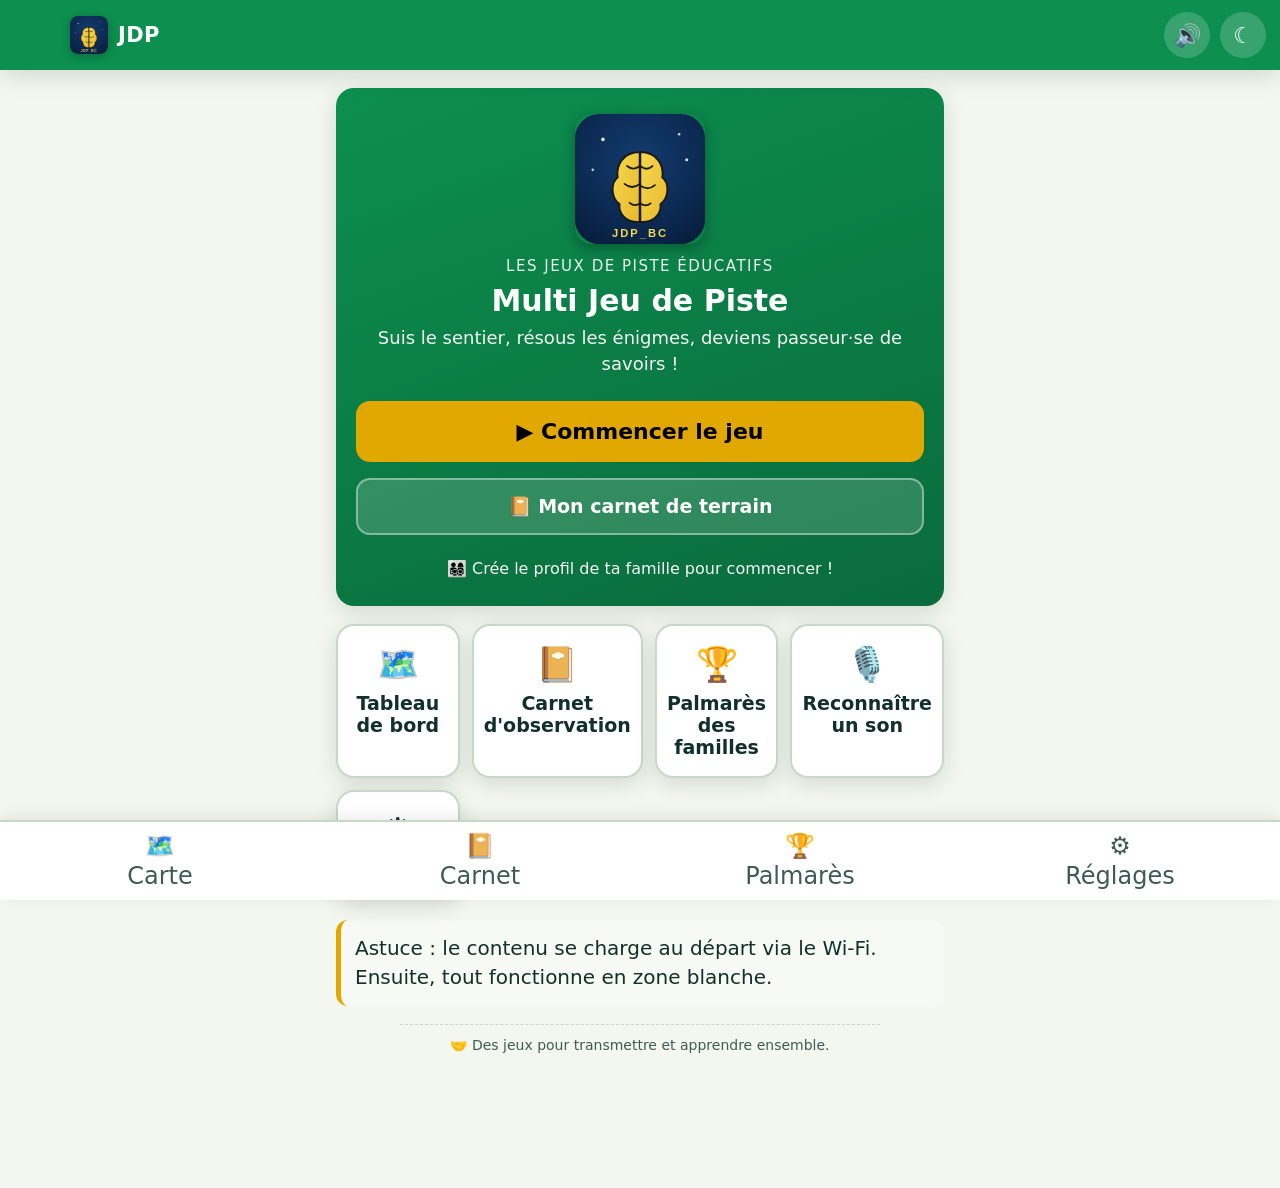
==== commit 4ab23c84: "v2.0.0 : plateforme multi-packs (cemea, harcelement, metiers) + themes proteges par mot de passe + h" ====
--- a/index.html
+++ b/index.html
@@ -4,10 +4,10 @@
   <meta charset="UTF-8">
   <meta name="viewport" content="width=device-width, initial-scale=1.0, viewport-fit=cover">
   <meta name="theme-color" content="#0c3b2e" id="meta-theme">
-  <meta name="description" content="JDP_BC — Jeu de piste Biais Cognitif. Jeu en famille sur les pièges de l'esprit : carte interactive, QR codes, énigmes et quiz. Fonctionne hors-ligne.">
+  <meta name="description" content="Multi JDP — Jeux de piste éducatifs. Jeu en famille : carte interactive, QR codes, énigmes et quiz. Fonctionne hors-ligne.">
   <meta name="apple-mobile-web-app-capable" content="yes">
   <meta name="apple-mobile-web-app-status-bar-style" content="black-translucent">
-  <meta name="apple-mobile-web-app-title" content="JDP_BC">
+  <meta name="apple-mobile-web-app-title" content="Multi JDP">
   <meta name="mobile-web-app-capable" content="yes">
   <link rel="manifest" href="manifest.json">
   <link rel="icon" href="img/icon.svg">
@@ -16,12 +16,25 @@
   <link rel="stylesheet" href="css/styles.css">
 </head>
 <body>
+  <script>
+    /* Anti-flash : applique le thème mis en cache avant le premier rendu. */
+    (function () {
+      try {
+        var c = JSON.parse(localStorage.getItem("jdp_theme_cache") || "null");
+        if (c && c.id && c.id !== "defaut" && c.vars) {
+          Object.keys(c.vars).forEach(function (k) { document.body.style.setProperty(k, c.vars[k]); });
+          var m = document.getElementById("meta-theme");
+          if (m && c.meta) m.content = c.meta;
+        }
+      } catch (e) {}
+    })();
+  </script>
   <a class="skip-link" href="#app" data-i18n="skip_link">Aller au contenu</a>
 
   <header id="topbar" class="topbar">
     <button id="btn-home" class="icon-btn" data-i18n-aria="btn_home" aria-label="Accueil">⌂</button>
-    <img id="topbar-logo" class="topbar-logo" src="img/logo.svg" alt="JDP_BC — Jeu de piste Biais Cognitif">
-    <h1 id="page-title">JDP_BC</h1>
+    <img id="topbar-logo" class="topbar-logo" src="img/logo.svg" alt="Multi JDP — Jeux de piste éducatifs">
+    <h1 id="page-title">Multi JDP</h1>
     <button id="btn-voice" class="icon-btn" data-i18n-aria="btn_voice" aria-label="Lire l'écran à voix haute" data-i18n-title="btn_voice" title="Lire l'écran à voix haute">🔊</button>
     <button id="btn-night" class="icon-btn" data-i18n-aria="btn_night" title="Mode nuit" data-i18n-title="btn_night">☾</button>
   </header>
@@ -31,10 +44,10 @@
     <!-- ================= ACCUEIL ================= -->
     <section class="screen" id="screen-home" data-title="home">
       <div class="hero-card">
-        <img class="hero-logo" src="img/logo.svg" alt="JDP_BC — Jeu de piste Biais Cognitif">
-        <p class="hero-kicker" data-i18n="home_kicker">Le jeu de piste de l'esprit</p>
-        <h2 class="hero-title">Jeu de piste Biais Cognitif</h2>
-        <p class="hero-slogan" data-i18n="home_slogan">Suis le sentier, résous les énigmes, démasque les pièges de ton cerveau&nbsp;!</p>
+        <img class="hero-logo" src="img/logo.svg" alt="Multi JDP — Jeux de piste éducatifs">
+        <p class="hero-kicker" data-i18n="home_kicker">Les jeux de piste éducatifs</p>
+        <h2 class="hero-title">Multi Jeu de Piste</h2>
+        <p class="hero-slogan" data-i18n="home_slogan">Suis le sentier, résous les énigmes, deviens passeur·se de savoirs&nbsp;!</p>
         <div id="home-offline" class="status-pill hidden" data-i18n="home_offline">Hors-ligne — tout est prêt</div>
         <button class="btn btn-primary btn-big" id="btn-play" data-i18n="home_play">▶ Commencer le jeu</button>
         <button class="btn btn-ghost" id="btn-open-carnet-home" data-i18n="home_carnet_btn">📔 Mon carnet d'observation</button>
@@ -76,31 +89,32 @@
       </div>
 
       <div class="home-footer-tip" id="home-tip"></div>
-      <p class="author-note" data-i18n="author_note">🧠 Un jeu pour explorer les méandres de l'esprit.</p>
+      <p class="author-note" data-i18n="author_note">🤝 Des jeux pour transmettre et apprendre ensemble.</p>
     </section>
 
     <!-- ================= INTRODUCTION (histoire + règlement + sécurité) ================= -->
     <section class="screen" id="screen-intro" data-title="intro">
       <div class="intro-card">
-        <div class="big-emoji">🧠</div>
-        <h2 class="intro-title" data-i18n="intro_title">Jeu de piste</h2>
+        <div class="big-emoji">🔥</div>
+        <h2 class="intro-title" data-i18n="intro_title">Multi Jeu de Piste</h2>
         <div class="intro-story" id="intro-story" data-i18n="intro_story">
-          La nuit tombe sur le site. Dans le silence, votre cerveau se met à murmurer…
-          Huit pièges mentaux, huit biais cachés, ont glissé une énigme sur chaque balise du sentier.
-          Votre famille doit les démasquer, résoudre leurs devinettes, reconnaître leurs
-          signatures sonores et prouver sa lucidité pour inscrire son nom dans la légende de la semaine.
+          La nuit tombe sur le site. Autour du feu de camp, la veillée commence…
+          Sur le sentier se cachent des découvertes de tous horizons — pièges de l'esprit,
+          éducation populaire et bien plus. Une énigme s'est glissée sur chaque balise :
+          à votre famille de la résoudre, de reconnaître les signatures sonores et
+          d'inscrire son nom dans la légende de la semaine.
         </div>
 
         <h3 class="intro-h" data-i18n="intro_rules_title">📜 Règlement du jeu</h3>
         <ul class="intro-list" id="intro-rules">
           <li id="rule-classic-1" data-i18n="rule_1">Suivez le sentier dans l'ordre : la carte indique toujours la prochaine balise.</li>
-          <li id="rule-classic-2" data-i18n="rule_2">Chaque balise cache une énigme : répondez juste pour démasquer le piège.</li>
+          <li id="rule-classic-2" data-i18n="rule_2">Chaque balise cache une énigme : répondez juste pour découvrir l'idée cachée.</li>
           <li id="rule-classic-3" data-i18n="rule_3">Écoutez sa signature sonore puis réussissez le quiz pour valider l'étape.</li>
-          <li id="rule-classic-4" data-i18n="rule_4">Vous avez 8 synapses à connecter : utilisez-les à bon escient.</li>
+          <li id="rule-classic-4" data-i18n="rule_4">Vos graines sont à planter : utilisez-les à bon escient.</li>
           <li id="rule-classic-5" data-i18n="rule_5">Le palmarès récompense les familles les plus observatrices.</li>
           <li id="rule-random-1" class="hidden" data-i18n="rule_random_1">Les balises arrivent dans le désordre : la carte indique toujours la prochaine étape.</li>
           <li id="rule-race-1" class="hidden" data-i18n="rule_race_1">Chaque balise est validée en scannant son QR code : aucune question, aucune énigme.</li>
-          <li id="rule-race-2" class="hidden" data-i18n="rule_race_2">Le parcours est tiré au sort : toutes les équipes passent les 8 balises.</li>
+          <li id="rule-race-2" class="hidden" data-i18n="rule_race_2">Le parcours est tiré au sort : toutes les équipes passent toutes les balises.</li>
           <li id="rule-race-3" class="hidden" data-i18n="rule_race_3">Le chronomètre tourne : la famille la plus rapide remporte la course !</li>
         </ul>
 
@@ -110,7 +124,7 @@
           <li data-i18n="safety_2">Ne grimpez pas sur les poteaux et restez sur le sentier balisé.</li>
           <li data-i18n="safety_3">À la tombée de la nuit, allumez vos lampes et restez dans les zones éclairées.</li>
           <li data-i18n="safety_4">Buvez, chapeau si le soleil tape, et prévenez un adulte si quelqu'un s'éloigne.</li>
-          <li data-i18n="safety_5">Respectez le calme du lieu : on chuchote pour mieux écouter son esprit.</li>
+          <li data-i18n="safety_5">Respectez le calme du lieu : on chuchote pour mieux écouter la nature.</li>
         </ul>
 
         <button class="btn btn-primary btn-big" id="btn-intro-start" data-i18n="intro_start">🌙 C'est parti, en route !</button>
@@ -121,11 +135,11 @@
     <section class="screen" id="screen-end" data-title="end">
       <div class="intro-card end-card">
         <div class="big-emoji">🏆</div>
-        <h2 class="intro-title" data-i18n="end_title">L'esprit est affûté !</h2>
+        <h2 class="intro-title" data-i18n="end_title">Le sentier est bouclé !</h2>
         <div class="intro-story" id="end-story" data-i18n="end_story">
-          Les huit pièges de l'esprit ont été démasqués par votre famille. Chaque synapse
-          connectée a rendu votre lucidité plus vive, et votre nom rejoint la galerie des esprits malins.
-          Bravo, explorateurs !
+          Toutes les étapes du sentier ont été parcourues par votre famille. Chaque
+          découverte partagée a rendu votre groupe plus fort, et votre nom rejoint la
+          galerie des passeurs. Bravo, explorateurs !
         </div>
         <div id="end-stats" class="end-stats"></div>
         <div id="end-race" class="end-race hidden">
@@ -323,6 +337,19 @@
           <span data-i18n="set_night">Thème nuit (idée : soirée = espèces nocturnes 🌙)</span>
           <input type="checkbox" id="set-night">
         </label>
+        <h3 class="subtitle" data-i18n="set_theme_title">Thème visuel</h3>
+        <label class="setting-row">
+          <span data-i18n="set_theme">🎨 Thème du jeu</span>
+          <select id="set-theme"></select>
+        </label>
+        <div class="setting-row hidden" id="row-theme-pass">
+          <input type="password" id="set-theme-pass" data-i18n-placeholder="theme_pass_ph" placeholder="Mot de passe organisateur…" autocomplete="off">
+          <button type="button" class="btn btn-ghost btn-mini" id="btn-theme-unlock" data-i18n="btn_theme_unlock">🔓 Déverrouiller</button>
+        </div>
+        <div class="setting-row hidden" id="row-theme-admin">
+          <span data-i18n="theme_pass_admin">🔐 Mot de passe des thèmes (vide = protection désactivée)</span>
+          <input type="text" id="set-theme-newpass" placeholder="••••" autocomplete="off">
+        </div>
         <label class="setting-row">
           <span data-i18n="set_sound">Sons et ambiances</span>
           <input type="checkbox" id="set-sound">
@@ -417,7 +444,7 @@
     <!-- ================= GUIDE DES DÉCOUVERTES ================= -->
     <section class="screen" id="screen-guide" data-title="guide">
       <button class="btn btn-outline" id="btn-guide-back" data-i18n="guide_back">← Retour</button>
-      <p class="screen-intro" data-i18n="guide_intro">Les pièges du parcours et d'autres curiosités de l'esprit. Touchez une carte pour en savoir plus.</p>
+      <p class="screen-intro" data-i18n="guide_intro">Les notions du parcours et des outils pour transmettre. Touchez une carte pour en savoir plus.</p>
       <div id="guide-grid" class="guide-grid"></div>
       <a class="btn btn-outline" id="btn-fiche-pdf" href="docs/fiche-pedagogique-JDP_BC.pdf" target="_blank" rel="noopener" data-i18n="guide_fiche_pdf">📄 Fiche pédagogique (PDF)</a>
     </section>
@@ -511,7 +538,7 @@
       <p class="note race-warn" data-i18n="race_warn_points">⚠️ Sans les énigmes ni les quiz, vos points (⭐) risquent de ne pas suffire pour apparaître dans le palmarès classique.</p>
       <p class="note" data-i18n="race_opp_question">Contre quelles équipes connectées au serveur voulez-vous courir ?</p>
       <div id="race-opponents" class="race-opponents"><p class="empty" data-i18n="race_opp_loading">Recherche des équipes connectées…</p></div>
-      <p class="note race-rule" data-i18n="race_rule">Aucune question : validez chaque balise par QR code. Le parcours est tiré au sort — toutes les équipes valident les 8 balises, et le plus rapide gagne.</p>
+      <p class="note race-rule" data-i18n="race_rule">Aucune question : validez chaque balise par QR code. Le parcours est tiré au sort — toutes les équipes valident toutes les balises, et le plus rapide gagne.</p>
       <div class="gb-save-row">
         <button type="button" class="btn btn-primary" id="btn-race-start" data-i18n="race_btn_start">🚀 C'est parti !</button>
         <button type="button" class="btn btn-ghost" id="btn-race-cancel" data-i18n="guestbook_btn_cancel">Annuler</button>
--- a/css/styles.css
+++ b/css/styles.css
@@ -480,6 +480,21 @@
 }
 .setting-row input[type="checkbox"] { width: 26px; height: 26px; accent-color: var(--primary); }
 .setting-row input[type="range"] { flex: 1; accent-color: var(--primary); }
+#row-theme-pass,
+#row-theme-admin { flex-wrap: wrap; gap: 8px; }
+#set-theme-pass,
+#set-theme-newpass {
+  flex: 1 1 160px;
+  min-width: 0;
+  padding: 10px 12px;
+  border: 1px solid var(--line);
+  border-radius: var(--radius, 12px);
+  background: var(--card-soft);
+  color: var(--ink);
+}
+.setting-row select {
+  max-width: 55%;
+}
 
 /* ---------- Sélecteur langue / difficulté ---------- */
 .lang-row { display: flex; gap: 10px; flex-wrap: wrap; margin: 8px 0 4px; }
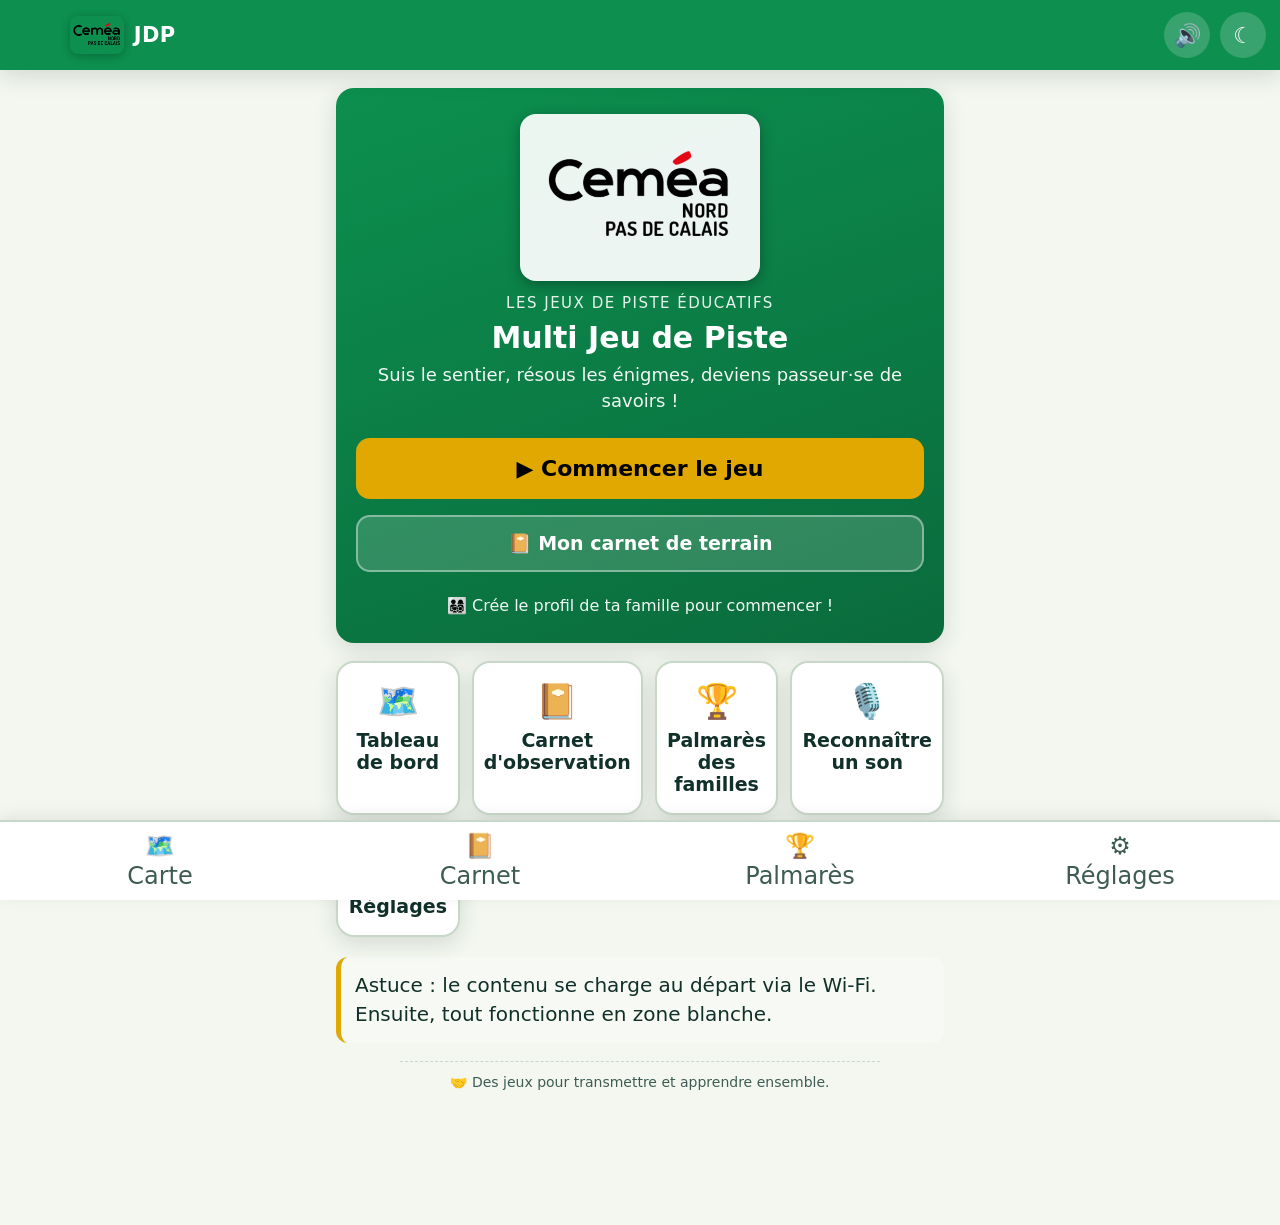
==== commit f5dd68d0: "v2.0.1 : pack cemea 11 balises sur repères GPS reels + editeur de carte (import KML/My Maps, recherc" ====
--- a/index.html
+++ b/index.html
@@ -12,7 +12,7 @@
   <link rel="manifest" href="manifest.json">
   <link rel="icon" href="img/icon.svg">
   <link rel="apple-touch-icon" href="img/icon-180.png">
-  <title>JDP_BC — Jeu de piste Biais Cognitif</title>
+  <title>Multi JDP — Jeux de piste éducatifs</title>
   <link rel="stylesheet" href="css/styles.css">
 </head>
 <body>
@@ -33,7 +33,7 @@
 
   <header id="topbar" class="topbar">
     <button id="btn-home" class="icon-btn" data-i18n-aria="btn_home" aria-label="Accueil">⌂</button>
-    <img id="topbar-logo" class="topbar-logo" src="img/logo.svg" alt="Multi JDP — Jeux de piste éducatifs">
+    <img id="topbar-logo" class="topbar-logo" src="img/logo-cemea.png" alt="Multi JDP — Jeux de piste éducatifs">
     <h1 id="page-title">Multi JDP</h1>
     <button id="btn-voice" class="icon-btn" data-i18n-aria="btn_voice" aria-label="Lire l'écran à voix haute" data-i18n-title="btn_voice" title="Lire l'écran à voix haute">🔊</button>
     <button id="btn-night" class="icon-btn" data-i18n-aria="btn_night" title="Mode nuit" data-i18n-title="btn_night">☾</button>
@@ -44,7 +44,7 @@
     <!-- ================= ACCUEIL ================= -->
     <section class="screen" id="screen-home" data-title="home">
       <div class="hero-card">
-        <img class="hero-logo" src="img/logo.svg" alt="Multi JDP — Jeux de piste éducatifs">
+        <img class="hero-logo" src="img/logo-cemea.png" alt="Multi JDP — Jeux de piste éducatifs">
         <p class="hero-kicker" data-i18n="home_kicker">Les jeux de piste éducatifs</p>
         <h2 class="hero-title">Multi Jeu de Piste</h2>
         <p class="hero-slogan" data-i18n="home_slogan">Suis le sentier, résous les énigmes, deviens passeur·se de savoirs&nbsp;!</p>
--- a/css/styles.css
+++ b/css/styles.css
@@ -859,3 +859,7 @@
   .carnet-grid { grid-template-columns: repeat(4, 1fr); }
   .guide-grid { grid-template-columns: repeat(4, 1fr); }
 }
+
+/* ---- Logo CEMÉA Nord-Pas-de-Calais ---- */
+.hero-logo { width: auto; max-width: min(240px, 62%); height: auto; background: rgba(255,255,255,0.92); padding: 10px 16px; }
+body.night .topbar-logo, body.night .hero-logo { background: rgba(255,255,255,0.95); }
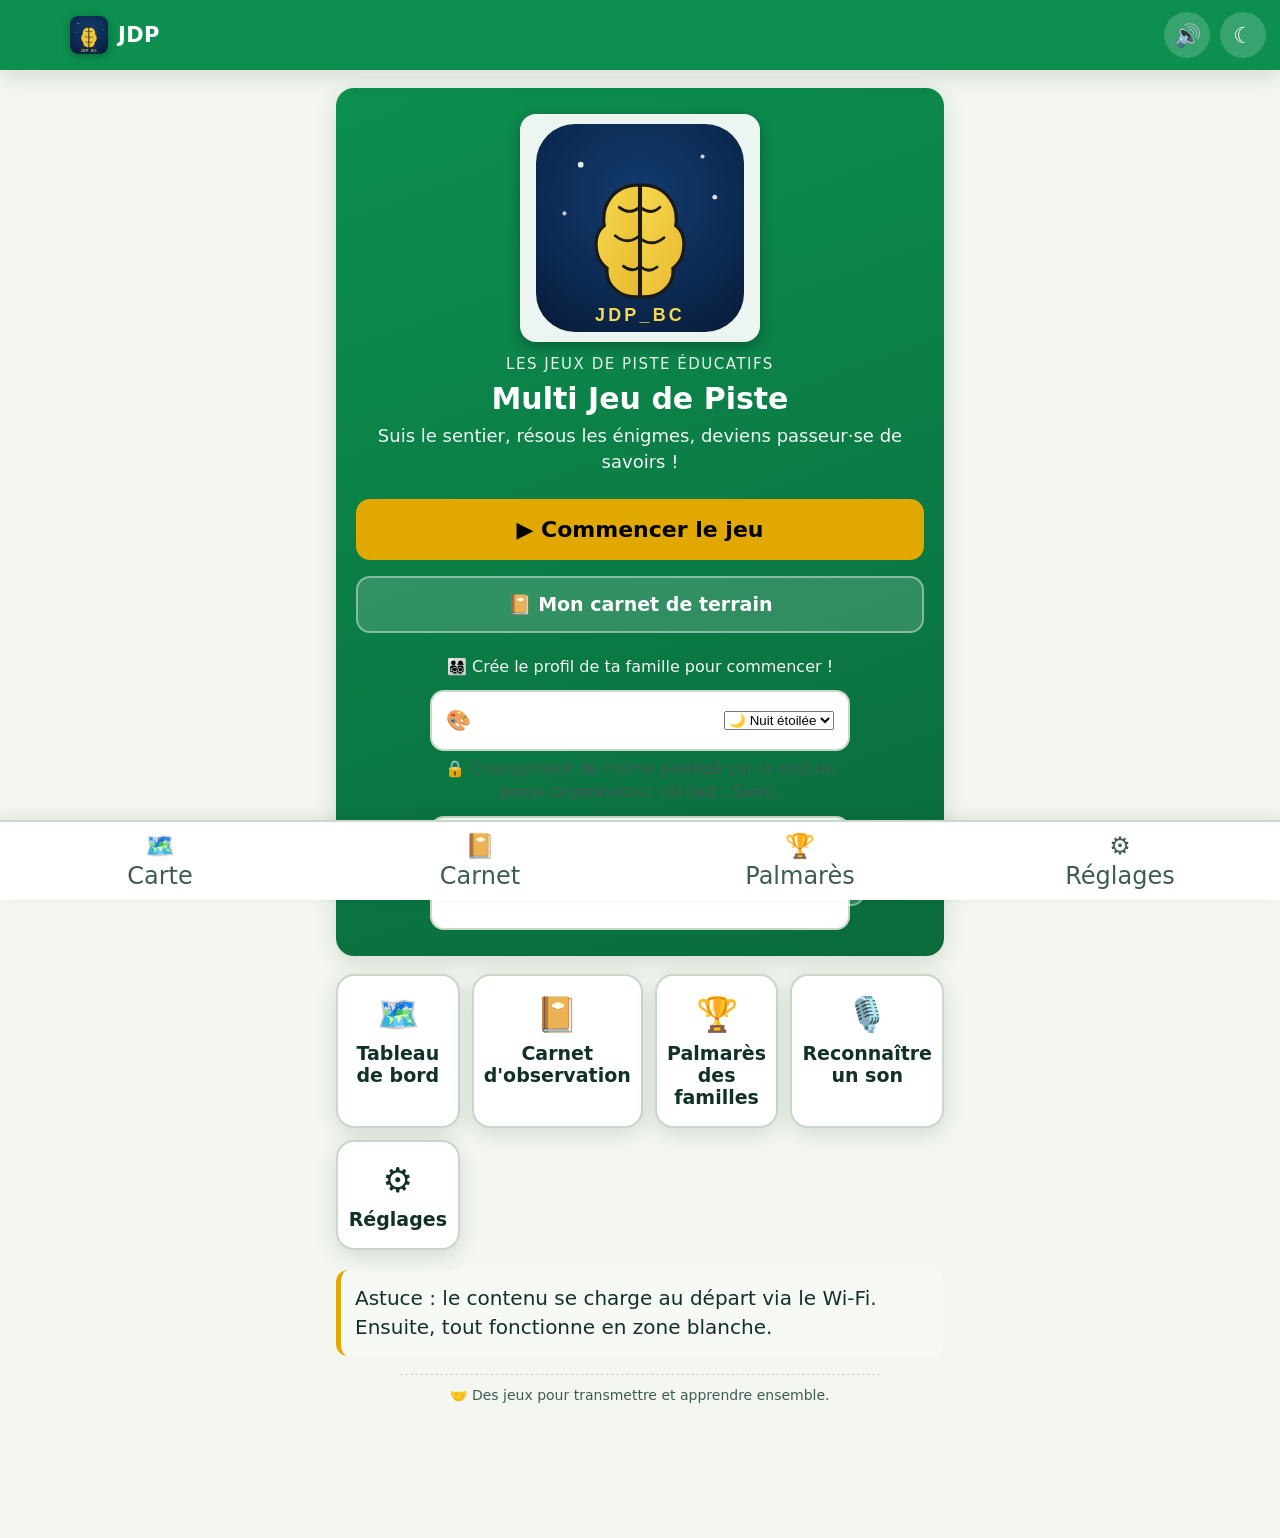
==== commit f218e2da: "accueil : selecteur de theme protege (defaut Sam) + bouton deconnexion ; retrait du logo CEMEA de la" ====
--- a/index.html
+++ b/index.html
@@ -33,7 +33,7 @@
 
   <header id="topbar" class="topbar">
     <button id="btn-home" class="icon-btn" data-i18n-aria="btn_home" aria-label="Accueil">⌂</button>
-    <img id="topbar-logo" class="topbar-logo" src="img/logo-cemea.png" alt="Multi JDP — Jeux de piste éducatifs">
+    <img id="topbar-logo" class="topbar-logo" src="img/logo.svg" alt="Multi JDP — Jeux de piste éducatifs">
     <h1 id="page-title">Multi JDP</h1>
     <button id="btn-voice" class="icon-btn" data-i18n-aria="btn_voice" aria-label="Lire l'écran à voix haute" data-i18n-title="btn_voice" title="Lire l'écran à voix haute">🔊</button>
     <button id="btn-night" class="icon-btn" data-i18n-aria="btn_night" title="Mode nuit" data-i18n-title="btn_night">☾</button>
@@ -44,7 +44,7 @@
     <!-- ================= ACCUEIL ================= -->
     <section class="screen" id="screen-home" data-title="home">
       <div class="hero-card">
-        <img class="hero-logo" src="img/logo-cemea.png" alt="Multi JDP — Jeux de piste éducatifs">
+        <img class="hero-logo" src="img/logo.svg" alt="Multi JDP — Jeux de piste éducatifs">
         <p class="hero-kicker" data-i18n="home_kicker">Les jeux de piste éducatifs</p>
         <h2 class="hero-title">Multi Jeu de Piste</h2>
         <p class="hero-slogan" data-i18n="home_slogan">Suis le sentier, résous les énigmes, deviens passeur·se de savoirs&nbsp;!</p>
@@ -52,6 +52,16 @@
         <button class="btn btn-primary btn-big" id="btn-play" data-i18n="home_play">▶ Commencer le jeu</button>
         <button class="btn btn-ghost" id="btn-open-carnet-home" data-i18n="home_carnet_btn">📔 Mon carnet d'observation</button>
         <p class="hero-meta" id="home-progress"></p>
+        <div class="setting-row" id="row-home-theme">
+          <span data-i18n="home_theme">🎨 Thème du jeu</span>
+          <select id="home-theme"></select>
+        </div>
+        <p class="note hidden" id="row-home-lock-hint" data-i18n="theme_lock_hint">🔒 Changement de thème protégé par le mot de passe organisateur (défaut : Sam).</p>
+        <div class="setting-row hidden" id="row-home-theme-pass">
+          <input type="password" id="home-theme-pass" data-i18n-placeholder="theme_pass_ph" placeholder="Mot de passe organisateur…" autocomplete="off">
+          <button type="button" class="btn btn-ghost btn-mini" id="btn-home-unlock" data-i18n="btn_theme_unlock">🔓 Déverrouiller</button>
+        </div>
+        <button class="btn btn-ghost btn-big hidden" id="btn-home-logout" data-i18n="prof_logout">🚪 Se déconnecter</button>
       </div>
 
       <div class="home-grid">
@@ -342,6 +352,7 @@
           <span data-i18n="set_theme">🎨 Thème du jeu</span>
           <select id="set-theme"></select>
         </label>
+        <p class="note hidden" id="row-theme-lock-hint" data-i18n="theme_lock_hint">🔒 Changement de thème protégé par le mot de passe organisateur (défaut : Sam).</p>
         <div class="setting-row hidden" id="row-theme-pass">
           <input type="password" id="set-theme-pass" data-i18n-placeholder="theme_pass_ph" placeholder="Mot de passe organisateur…" autocomplete="off">
           <button type="button" class="btn btn-ghost btn-mini" id="btn-theme-unlock" data-i18n="btn_theme_unlock">🔓 Déverrouiller</button>
--- a/css/styles.css
+++ b/css/styles.css
@@ -862,4 +862,10 @@
 
 /* ---- Logo CEMÉA Nord-Pas-de-Calais ---- */
 .hero-logo { width: auto; max-width: min(240px, 62%); height: auto; background: rgba(255,255,255,0.92); padding: 10px 16px; }
-body.night .topbar-logo, body.night .hero-logo { background: rgba(255,255,255,0.95); }+body.night .topbar-logo, body.night .hero-logo { background: rgba(255,255,255,0.95); }
+
+/* ---------- Accueil : thème rapide + déconnexion ---------- */
+.hero-card .setting-row { max-width: 420px; width: 100%; margin: 12px auto 0; }
+.hero-card .setting-row select { max-width: 230px; }
+.hero-card #row-home-lock-hint { text-align: center; margin: 6px auto 0; max-width: 420px; }
+.hero-card #btn-home-logout { margin-top: 14px; align-self: center; }
